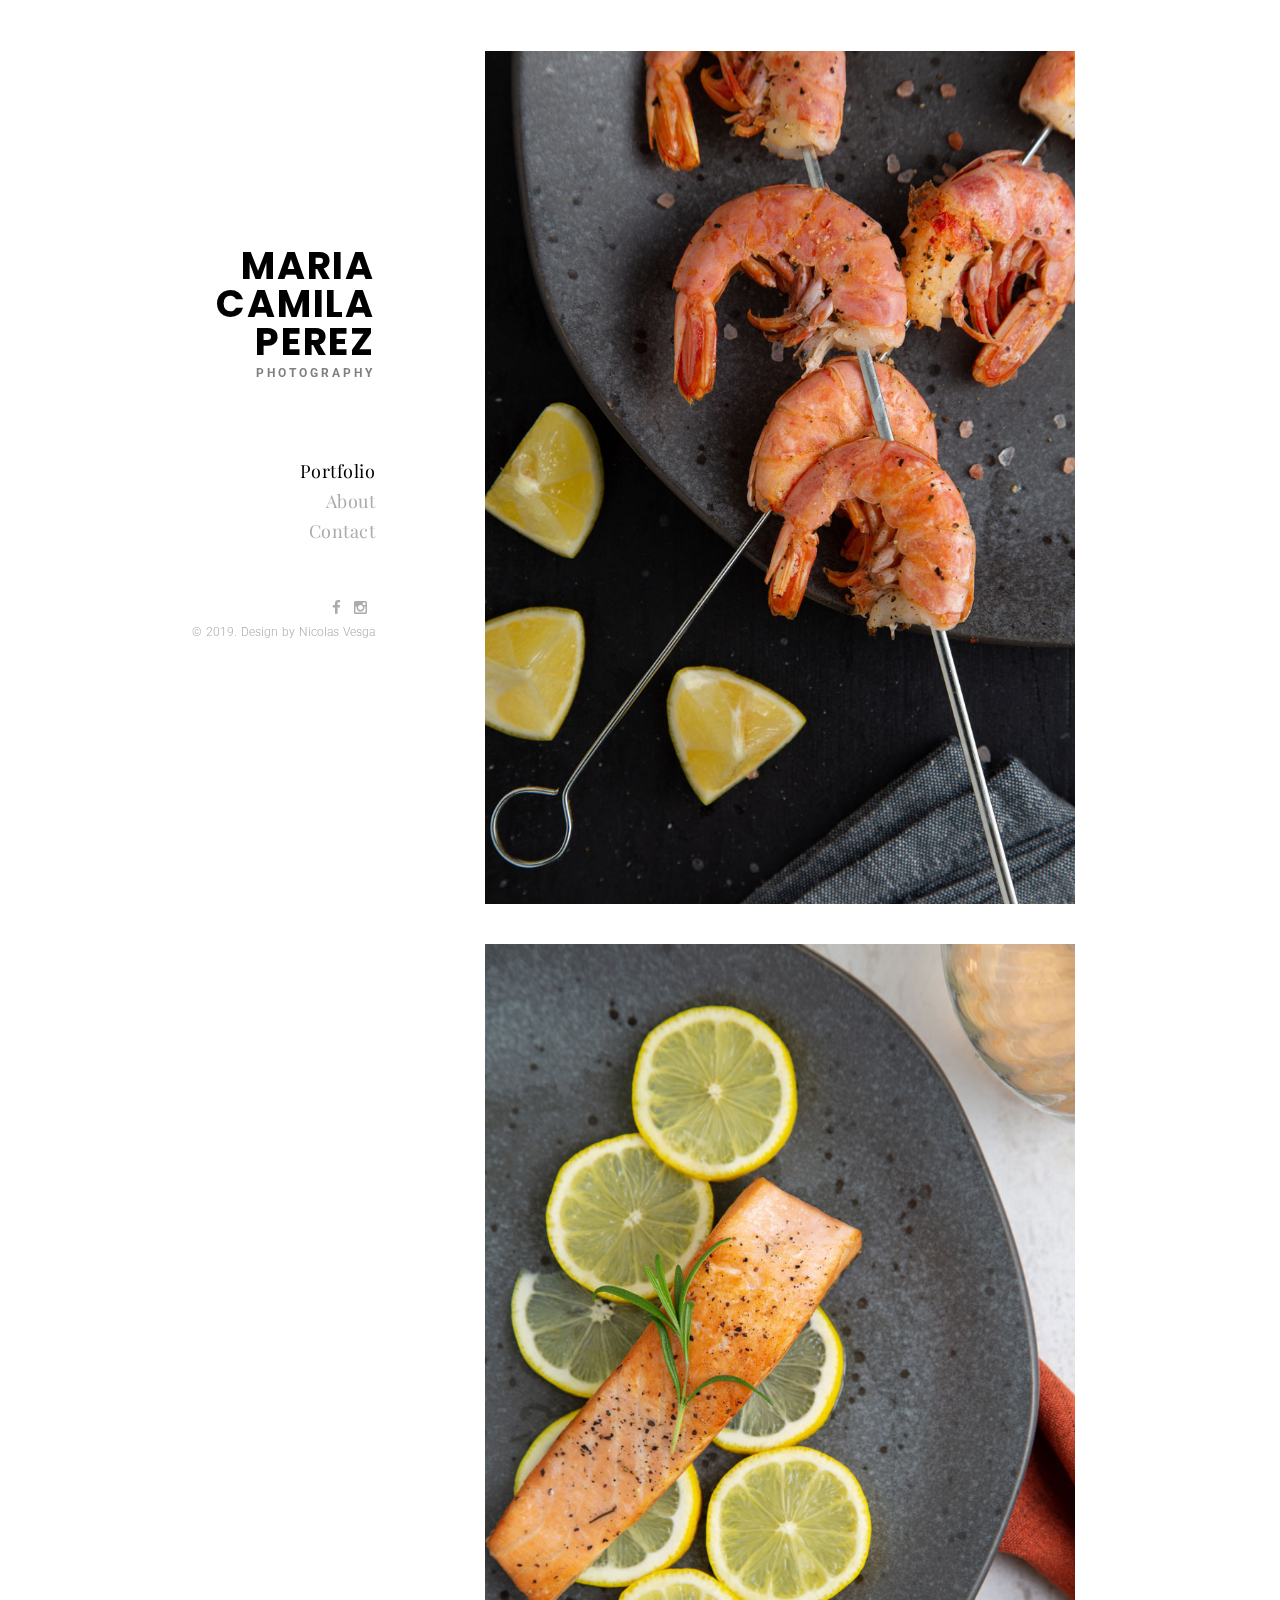
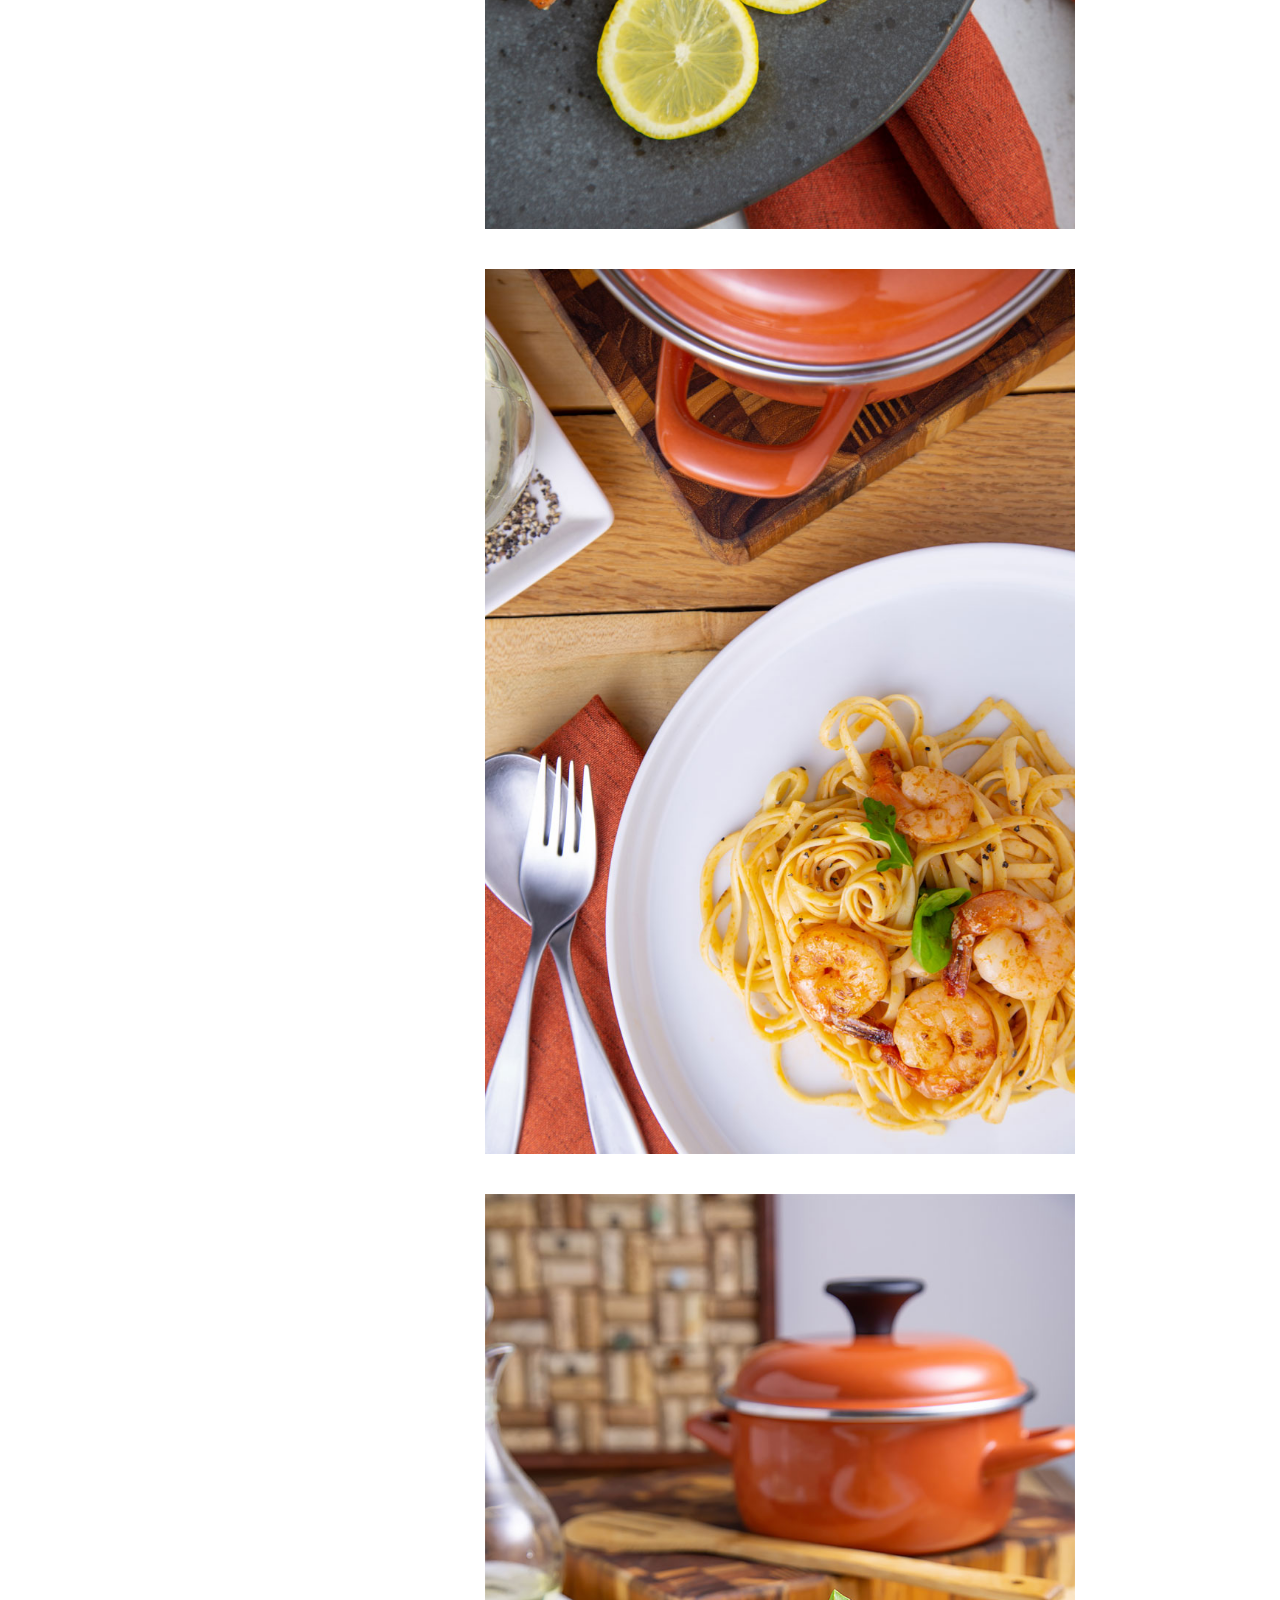
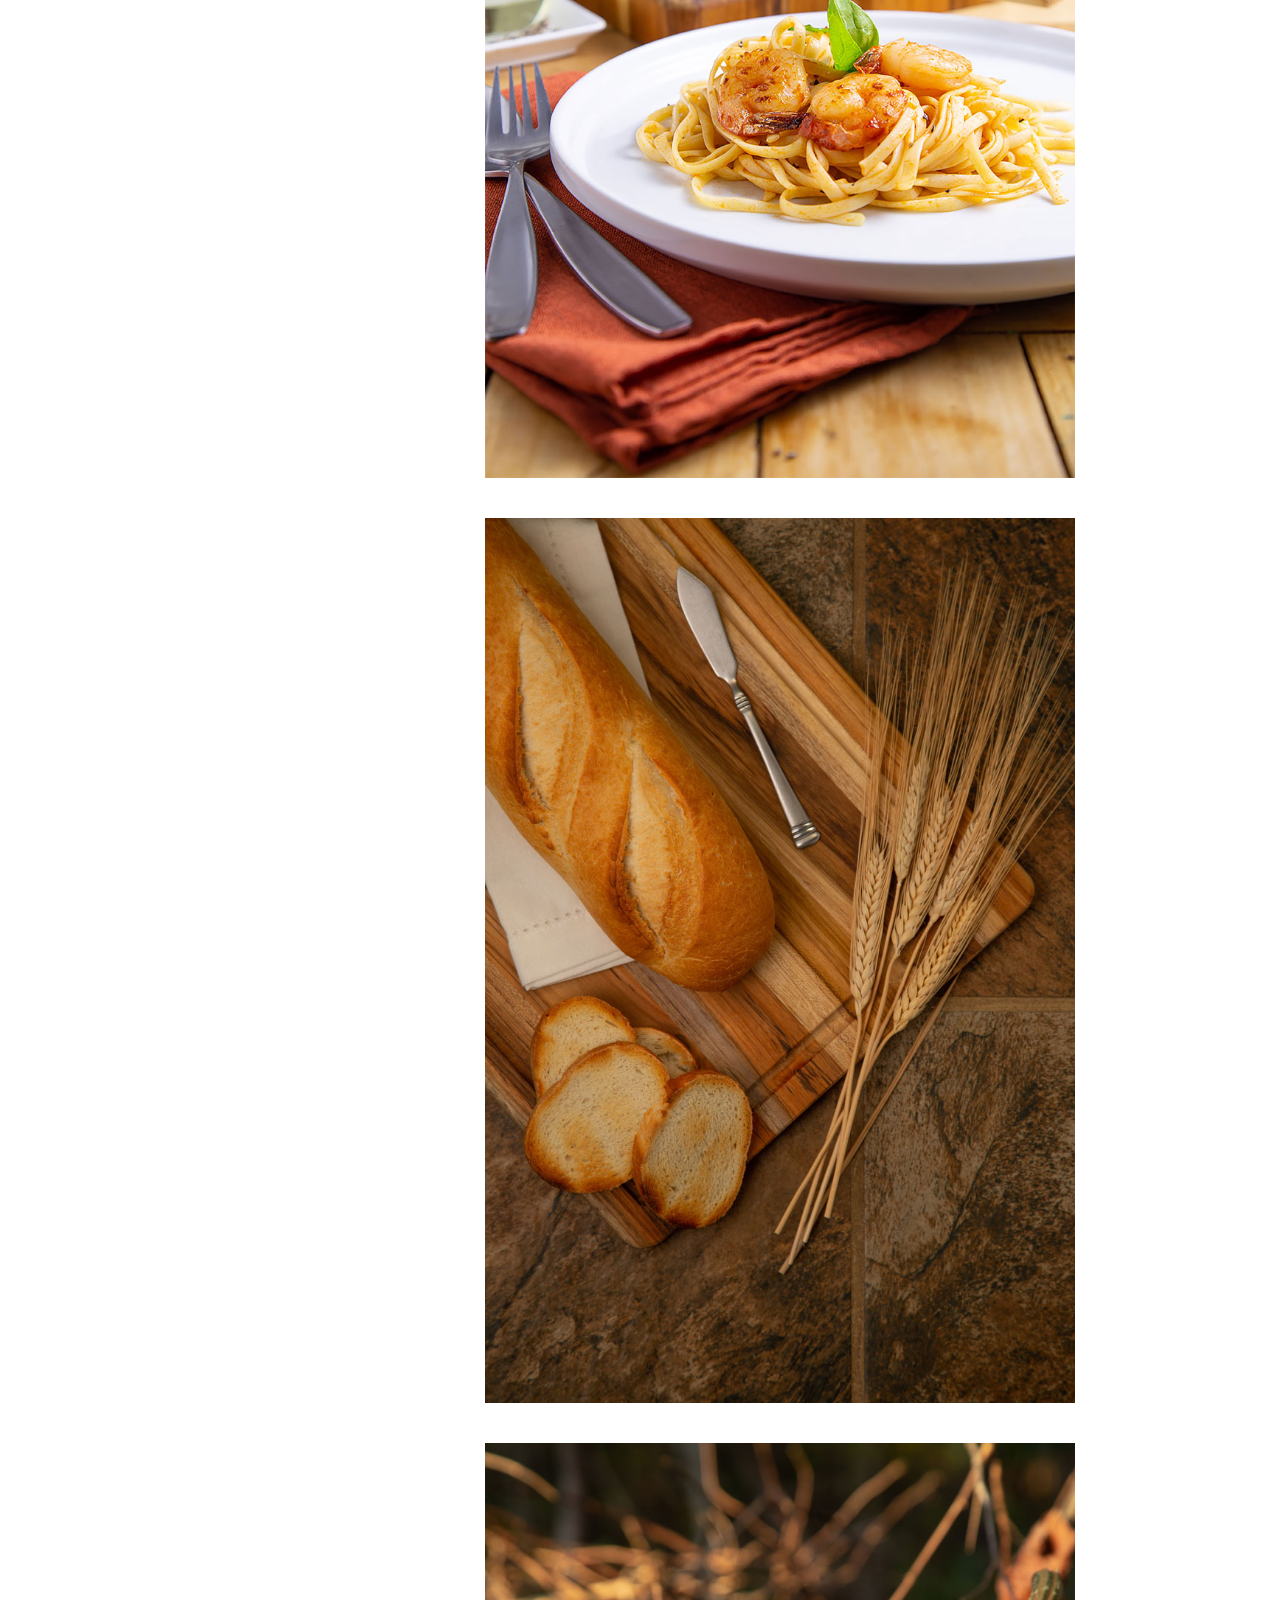
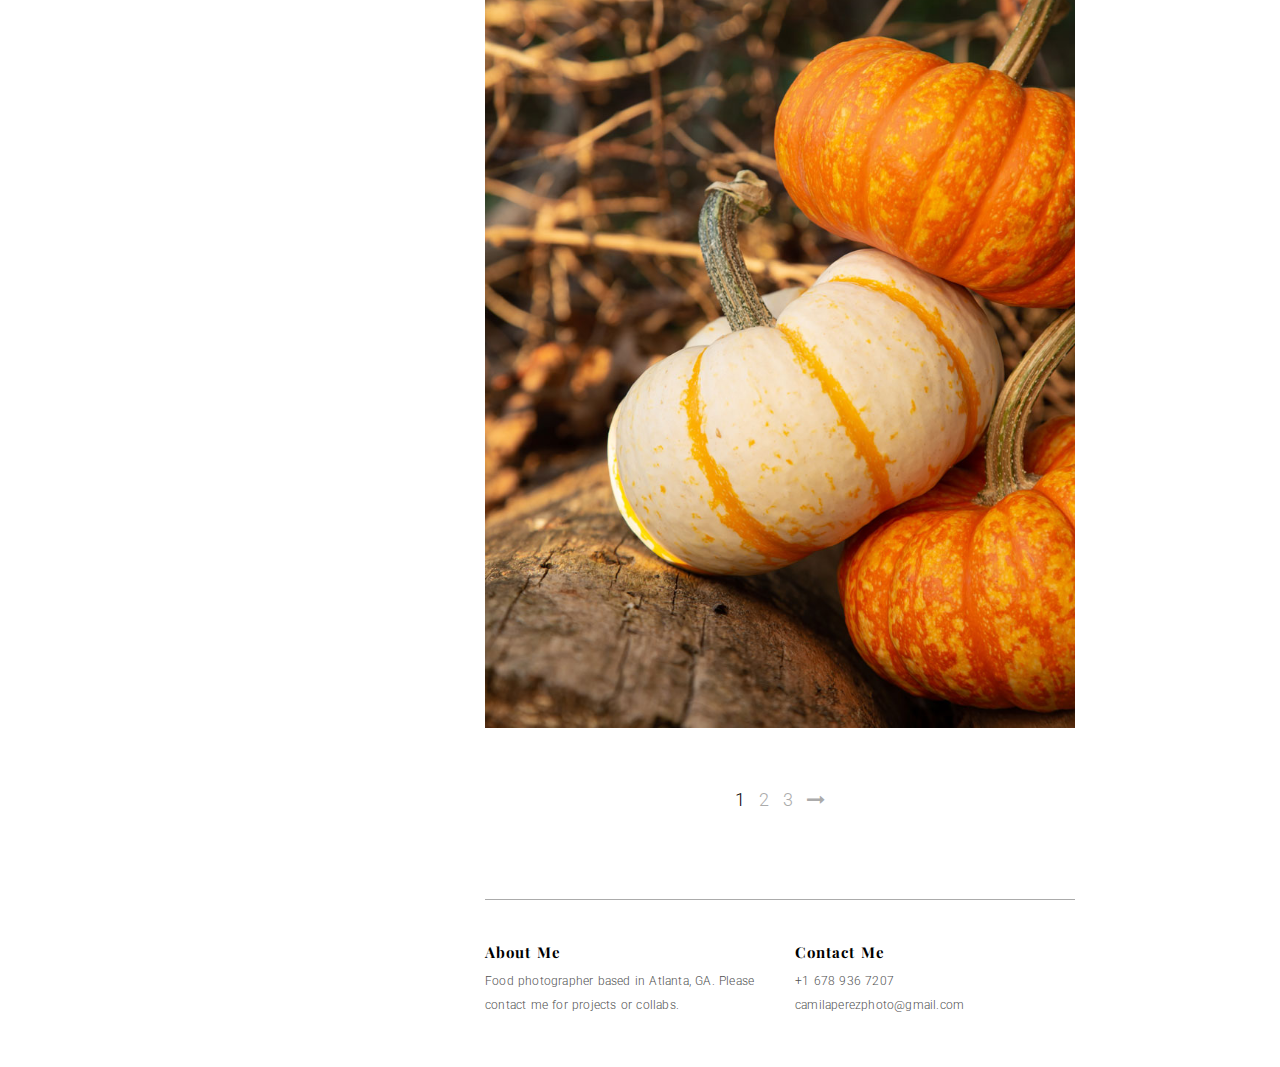
==== index.html @ 3194dff0 "Update index.html" ====
<!DOCTYPE html>
<html lang="en">

<head>
    
    <meta charset="UTF-8">
    
    <title>Maria Camila Perez Photography</title>
    
    <meta name="description" content="Food photographer based in Atlanta, GA. Please contact me for projects or collabs.">
    
    <meta name="viewport" content="width=device-width, initial-scale=1">
    <meta name="format-detection" content="telephone=no">
    <meta name="apple-mobile-web-app-capable" content="yes">

    <link href="https://fonts.googleapis.com/css?family=Playfair+Display:400,700|Poppins:700|Roboto:300,700" rel="stylesheet">

    <link rel="stylesheet" type="text/css" href="css/libs/font-awesome.min.css">
    <link rel="stylesheet" type="text/css" href="css/libs/bootstrap.min.css">
    <link rel="stylesheet" type="text/css" href="css/libs/justifiedGallery.min.css">
    <link rel="stylesheet" type="text/css" href="css/libs/magnific-popup.css">
    <link rel="stylesheet" type="text/css" href="css/styles.css">

    <link rel="icon" type="image/x-icon" href="images/favicon.ico" />

</head>

<body class="home">

	<!-- Wrapper Site -->
	<div id="main-content">

		<!-- Preload -->
		<div id="preload">
			<div class="kd-bounce">
				<div></div>
				<div></div>
			</div>
		</div>
		<!-- Preload -->

		<!-- Mobile Menu -->
		<div class="mobile">
			<div class="container">
				<!-- Mobile -->
				<div class="menu-mobile">
					<span class="item item-1"></span>
					<span class="item item-2"></span>
					<span class="item item-3"></span>
				</div>
				<!-- End Mobile -->

				<!-- Logo -->
				<div class="logo">
					<a href="index.html">Maria Camila Perez</a>
                    <p class="subtitle">photography</p>
				</div>
				<!-- End Logo -->
			</div>
		</div>
		<div class="hide-menu"></div>
		<!-- End Mobile Menu -->

		<div class="container">
			<div class="row">

				<div class="col-md-3">
					<div class="header affix">
						<div class="table">
							<div class="table-cell">
								<!-- Logo -->
								<div class="logo">
									<a href="index.html">Maria Camila Perez</a>
                                    <p class="subtitle">photography</p>
								</div>
								<!-- End Logo -->

								<!-- Navigation -->
								<div class="main-menu">
									<nav>
										<ul class="menu-list">
											<li class="active menu-item-has-children">
												<a href="index.html">Portfolio</a>
											</li>
                                            <li>
												<a href="about.html">About</a>
											</li>
											<li>
												<a href="contact.html">Contact</a>
											</li>
										</ul>
									</nav>
								</div>
								<!-- End Navigation -->

								<!-- Socials -->
								<div class="socials">
									<a href="https://www.facebook.com/camilaperezphoto/" target="_blank" title="Facebook">
										<i class="fa fa-facebook"></i>
									</a>
                                    <a href="https://www.instagram.com/camilaperezphoto/" target="_blank" title="Instagram">
										<i class="fa fa-instagram"></i>
									</a>
								</div>
								<div class="box-search">
									<div class="table">
										<div class="table-cell">
											<div class="container">
												<form class="search-form" action="#" method="get">
													<input type="search" name="s" class="search-field" placeholder="Type &amp; hit enter" value="" title="Search">
													<div class="kd-close">
													</div>
												</form>
											</div>
										</div>
									</div>
								</div>
								<!-- End Socials -->

								<div class="copyright">
									<p>
										 &copy; 2019. Design by Nicolas Vesga
									</p>
								</div>

							</div>
						</div>
					</div>
				</div>

				<div class="col-md-9 col-md-offset-3">
					<div class="projects">
                        
                        <div class="project-item">
                            
								<img src="images/shrimps.jpg" alt="Shrimps">
                            
							<h2 class="title">
								<a>Shrimps</a>
							</h2>
						</div>
                        
                        <div class="project-item">
                            
								<img src="images/salmon_overhead.jpg" alt="Salmon overhead">
                            
							<h2 class="title">
								<a>Salmon overhead</a>
							</h2>
						</div>
                        
                        <div class="project-item">
                            
								<img src="images/pasta_overhead.jpg" alt="Pasta overhead">
                            
							<h2 class="title">
								<a>Pasta overhead</a>
							</h2>
						</div>
                        
                        <div class="project-item">
                            
								<img src="images/pasta.jpg" alt="Pasta">
							
                            <h2 class="title">
								<a>Pasta</a>
							</h2>
						</div>
                        
                        <div class="project-item">
                            
								<img src="images/bread.jpg" alt="Bread">
							
                            <h2 class="title">
								<a>Bread</a>
							</h2>
						</div>
                        
                        <div class="project-item">
                            
								<img src="images/pumpkin.jpg" alt="Pumpkin">
                            
							<h2 class="title">
								<a>Pumpkin</a>
							</h2>
						</div>
                        
						<!-- Pagination -->
						<div class="pagination-wrap">
							<ul>
                                <li>
									<span class="page-numbers current">1</span>
								</li>
								<li>
									<a class="page-numbers" href="portfolio-2.html">2</a>
								</li>
								<li>
									<a class="page-numbers" href="portfolio-3.html">3</a>
								</li>
								<li>
									<a class="next page-numbers" href="portfolio-2.html">
										<i class="fa fa-long-arrow-right"></i>
									</a>
								</li>
							</ul>

						</div>
						<!-- End Pagination -->
					</div>
				</div>
			</div>
		</div>
	</div>
	<!-- End Wrapper Site -->

	<!-- Footer -->
	<footer id="footer" class="footer">
		<div class="container">
			<div class="row">
				<div class="col-md-9 col-md-offset-3">
					<div class="footer-inner">
						<div class="row">
							<div class="col-sm-6">
								<h2 class="title">About Me</h2>
								<p>
									Food photographer based in Atlanta, GA. Please contact me for projects or collabs.
								</p>
							</div>
							<div class="col-sm-6">
								<h2 class="title">Contact Me</h2>
								<ul>
									<li>
										+1 678 936 7207
									</li>
									<li>
										camilaperezphoto@gmail.com
									</li>
								</ul>
							</div>
						</div>
					</div>
				</div>
			</div>
		</div>
	</footer>
	<!-- End Footer -->

	<!-- Scripts -->
	<script src="js/libs/jquery-1.12.4.min.js"></script>
	<script src="js/libs/jquery.justifiedGallery.min.js"></script>
	<script src="js/libs/jquery.magnific-popup.js"></script>
	<script src="js/scripts.js"></script>
	<!-- End Scripts -->

</body>
</html>
---- css/libs/justifiedGallery.min.css ----
/*!
 * Justified Gallery - v3.6.3
 * http://miromannino.github.io/Justified-Gallery/
 * Copyright (c) 2016 Miro Mannino
 * Licensed under the MIT license.
 */
.justified-gallery{width:100%;position:relative;overflow:hidden}.justified-gallery>a,.justified-gallery>div{position:absolute;display:inline-block;overflow:hidden;filter:"alpha(opacity=10)";opacity:.1}.justified-gallery>a>img,.justified-gallery>div>img,.justified-gallery>a>a>img,.justified-gallery>div>a>img{position:absolute;top:50%;left:50%;margin:0;padding:0;border:0;filter:"alpha(opacity=0)";opacity:0}.justified-gallery>a>.caption,.justified-gallery>div>.caption{display:none;position:absolute;bottom:0;padding:5px;background-color:#000;left:0;right:0;margin:0;color:#fff;font-size:12px;font-weight:300;font-family:sans-serif}.justified-gallery>a>.caption.caption-visible,.justified-gallery>div>.caption.caption-visible{display:initial;filter:"alpha(opacity=70)";opacity:.7;-webkit-transition:opacity 500ms ease-in;-moz-transition:opacity 500ms ease-in;-o-transition:opacity 500ms ease-in;transition:opacity 500ms ease-in}.justified-gallery>.entry-visible{filter:"alpha(opacity=100)";opacity:1;background:0 0}.justified-gallery>.entry-visible>img,.justified-gallery>.entry-visible>a>img{filter:"alpha(opacity=100)";opacity:1;-webkit-transition:opacity 500ms ease-in;-moz-transition:opacity 500ms ease-in;-o-transition:opacity 500ms ease-in;transition:opacity 500ms ease-in}.justified-gallery>.jg-filtered{display:none}.justified-gallery>.spinner{position:absolute;bottom:0;margin-left:-24px;padding:10px 0;left:50%;filter:"alpha(opacity=100)";opacity:1;overflow:initial}.justified-gallery>.spinner>span{display:inline-block;filter:"alpha(opacity=0)";opacity:0;width:8px;height:8px;margin:0 4px;background-color:#000;border-radius:6px}
---- css/styles.css ----
/*=========================================================================

1. Reset CSS
2. Typography
3. General
4. Header
5. Projects
6. Posts
7. Footer
8. Preload
9. Responsive

=========================================================================*/
/* =========== 1. Reset CSS  =========== */
img,
legend {
  border: 0;
}
legend,
td,
th {
  padding: 0;
}
html {
  font-family: sans-serif;
  -ms-text-size-adjust: 100%;
  -webkit-text-size-adjust: 100%;
}
article,
aside,
details,
figcaption,
figure,
footer,
header,
hgroup,
main,
menu,
nav,
section,
summary {
  display: block;
}
audio,
canvas,
progress,
video {
  display: inline-block;
  vertical-align: baseline;
}
audio:not([controls]) {
  display: none;
  height: 0;
}
[hidden],
template {
  display: none;
}
a {
  color: #ababab;
  background-color: transparent;
}
a:hover,
a:active {
  outline: 0;
}
abbr[title] {
  border-bottom: 1px dotted;
}
b,
optgroup,
strong {
  font-weight: 700;
}
dfn {
  font-style: italic;
}
h1 {
  font-size: 2em;
  margin: .67em 0;
}
mark {
  background: #ffffff;
  color: #333333;
}
small {
  font-size: 80%;
}
sub,
sup {
  font-size: 75%;
  line-height: 0;
  position: relative;
  vertical-align: baseline;
}
sup {
  top: -0.5em;
}
sub {
  bottom: -0.25em;
}
svg:not(:root) {
  overflow: hidden;
}
figure {
  margin: 1em 40px;
}
hr {
  -moz-box-sizing: content-box;
  box-sizing: content-box;
  height: 0;
}
pre,
textarea {
  overflow: auto;
}
code,
kbd,
pre,
samp {
  font-family: monospace, monospace;
  font-size: 1em;
}
button,
input,
optgroup,
select,
textarea {
  color: inherit;
  font: inherit;
  margin: 0;
}
button {
  overflow: visible;
}
button,
select {
  text-transform: none;
}
button,
html input[type=button],
input[type=reset],
input[type=submit] {
  -webkit-appearance: button;
  cursor: pointer;
}
button[disabled],
html input[disabled] {
  cursor: default;
}
button::-moz-focus-inner,
input::-moz-focus-inner {
  border: 0;
  padding: 0;
}
input {
  border-radius: 0;
  line-height: normal;
}
input[type=checkbox],
input[type=radio] {
  box-sizing: border-box;
  padding: 0;
}
input[type=number]::-webkit-inner-spin-button,
input[type=number]::-webkit-outer-spin-button {
  height: auto;
}
input[type=search] {
  -webkit-appearance: textfield;
  -moz-box-sizing: content-box;
  -webkit-box-sizing: content-box;
  box-sizing: content-box;
}
input[type=search]::-webkit-search-cancel-button,
input[type=search]::-webkit-search-decoration {
  -webkit-appearance: none;
}
fieldset {
  border: 1px solid #333333;
  margin: 0 2px;
  padding: .35em .625em .75em;
}
table {
  border-collapse: collapse;
  border-spacing: 0;
}
a,
input,
textarea,
button,
select {
  outline: none;
}
a:hover,
a:focus,
input:focus,
textarea:focus,
button:focus,
select:focus {
  outline: none !important;
  text-decoration: none;
}
* {
  -webkit-box-sizing: border-box;
  -moz-box-sizing: border-box;
  box-sizing: border-box;
}
:after,
:before {
  -webkit-box-sizing: border-box;
  -moz-box-sizing: border-box;
  box-sizing: border-box;
}
input::-webkit-input-placeholder,
textarea::-webkit-input-placeholder {
  color: #ababab;
}
input:-moz-placeholder,
textarea:-moz-placeholder {
  color: #ababab;
}
/* =========== 2. Typography  =========== */
h1,
.h1,
h2,
.h2,
h3,
.h3,
h4,
.h4,
h5,
.h5,
h6,
.h6 {
  font-family: 'Playfair Display', serif;
  color: #ababab;
  font-weight: 400;
  line-height: 1.2em;
  margin-bottom: 20px;
  margin-top: 0;
}
h1 > a,
.h1 > a,
h2 > a,
.h2 > a,
h3 > a,
.h3 > a,
h4 > a,
.h4 > a,
h5 > a,
.h5 > a,
h6 > a,
.h6 > a {
  color: inherit;
}
h1,
.h1 {
  font-size: 36px;
}
h2,
.h2 {
  font-size: 30px;
}
h3,
.h3 {
  font-size: 26px;
}
h4,
.h4 {
  font-size: 22px;
}
h5,
.h5 {
  font-size: 18px;
}
h6,
.h6 {
  font-size: 14px;
}
a {
  color: #ababab;
  text-decoration: none;
  -webkit-transition: all 0.3s ease;
  -moz-transition: all 0.3s ease;
  -ms-transition: all 0.3s ease;
  -o-transition: all 0.3s ease;
  transition: all 0.3s ease;
}
a:hover {
  color: #000000 !important;
}
.quicklinks a:hover,
.quicklinks a:active,
.quicklinks a:focus {
  color: #00b9eb !important;
}
p {
  margin-top: 0;
  margin-bottom: 10px;
}
code,
kbd,
pre,
samp {
  font-family: 'Roboto', sans-serif;
  font-weight: 300;
  -webkit-border-radius: 0;
  -moz-border-radius: 0;
  -ms-border-radius: 0;
  -o-border-radius: 0;
  border-radius: 0;
}
code {
  background-color: #eee;
  letter-spacing: 0.015em;
}
abbr {
  background-color: #A1D71A;
  color: #111;
  border-width: 2px;
}
mark,
.mark {
  color: #ffffff;
  background-color: #a4b4c4;
}
dfn {
  border-bottom: 1px dashed;
}
cite {
  font-style: normal;
}
blockquote {
  position: relative;
  border: 0;
  padding: 0 0 0 40px;
  margin: 20px 0;
  font-style: italic;
  overflow: hidden;
  font-size: 13px;
}
blockquote p:last-child {
  margin-bottom: 0;
}
blockquote:before {
  position: absolute;
  left: 0;
  top: 0;
  content: '\f10d';
  font-family: 'FontAwesome';
  display: inline-block;
  color: #ababab;
  font-size: 24px;
}
blockquote footer,
blockquote cite {
  font-size: 12px;
  color: #333333;
  font-weight: 700;
}
blockquote footer:before,
blockquote cite:before {
  content: '- ';
  color: #333333;
}
blockquote footer:after,
blockquote cite:after {
  content: ' ';
  color: #333333;
}
pre {
  line-height: 1.8em;
  padding: 15px;
  border: 1px solid #E4E4E4;
  font-style: italic;
  overflow: auto;
  white-space: pre-wrap;
  background-color: #f7f7f7;
  word-wrap: break-word;
  max-width: 100%;
}
img {
  max-width: 100%;
  height: auto;
  vertical-align: middle;
  border: 0;
}
input[type="search"],
input[type="text"],
input[type="url"],
input[type="number"],
input[type="password"],
input[type="email"],
input[type="file"],
select,
textarea {
  height: 36px;
  width: 100%;
  border: 1px solid #ababab;
  padding: 0 10px;
  -webkit-transition: all 0.3s ease;
  -moz-transition: all 0.3s ease;
  -ms-transition: all 0.3s ease;
  -o-transition: all 0.3s ease;
  transition: all 0.3s ease;
  -webkit-box-sizing: border-box;
  -moz-box-sizing: border-box;
  box-sizing: border-box;
  -webkit-appearance: none;
}
::-moz-selection {
  color: #f7f7f7;
  background-color: #222222;
}
::selection {
  color: #f7f7f7;
  background-color: #222222;
}
iframe {
  border: 0;
  max-width: 100%;
}
/* ===========  3. General  =========== */
body {
  margin: 0;
  padding: 50px 0 0;
  font-family: 'Roboto', sans-serif;
  font-weight: 300;
  font-size: 14px;
  background: #ffffff;
  color: #505050;
  overflow-x: hidden;
  line-height: 24px;
  word-spacing: 1px;
}
.container {
  max-width: 1000px;
}
.mobile {
  display: none;
  margin-bottom: 60px;
}
.mobile .menu-mobile {
  width: 60px;
  height: 60px;
  display: inline-block;
  position: fixed;
  z-index: 999;
}
.mobile .menu-mobile .item {
  display: block;
  width: 22px;
  height: 2px;
  background-color: #000000;
  position: relative;
}
.mobile .menu-mobile .item-1 {
  top: 23px;
}
.mobile .menu-mobile .item-2 {
  top: 29px;
}
.mobile .menu-mobile .item-3 {
  top: 35px;
}
.mobile .logo {
  padding-bottom: 0;
  padding-top: 10px;
  text-align: center;
}
.hide-menu {
  position: fixed;
  top: 0;
  left: 0;
  right: 0;
  bottom: 0;
  z-index: 998;
  background-color: rgba(0, 0, 0, 0.7);
  visibility: hidden;
  opacity: 0;
  -webkit-transition: visibility 0.3s ease, opacity 0.3s ease;
  -moz-transition: visibility 0.3s ease, opacity 0.3s ease;
  -ms-transition: visibility 0.3s ease, opacity 0.3s ease;
  -o-transition: visibility 0.3s ease, opacity 0.3s ease;
  transition: visibility 0.3s ease, opacity 0.3s ease;
}
/* ===========  4. Header  =========== */
.header {
  width: 220px;
  bottom: 0;
  top: 0;
  text-align: right;
  z-index: 9;
}
.header-text {
  margin-bottom: 50px;
}
.header-text blockquote {
  font-size: 16px;
  padding-left: 50px;
}
.header-text blockquote:before {
  font-size: 30px;
}
.menu-left .header {
  text-align: left;
}
.menu-left .main-menu .sub-menu {
  padding-left: 0;
  padding-right: 20px;
  right: 100%;
  left: auto;
  text-align: right;
}
.table {
  display: table;
  width: 100%;
  height: 100%;
}
.table-cell {
  display: table-cell;
  vertical-align: middle;
}
.main-menu {
  font-family: 'Playfair Display', serif;
  letter-spacing: 0.5px;
  font-size: 18px;
  line-height: 24px;
}
.main-menu ul,
.main-menu li {
  list-style: none;
  padding: 0;
  margin: 0;
}
.main-menu .menu-list > li > a {
  padding-top: 3px;
  padding-bottom: 3px;
  display: block;
}
.main-menu .active a {
  color: #000000;
}
.main-menu li {
  position: relative;
}
.main-menu li:hover > .sub-menu {
  opacity: 1;
  visibility: visible;
}
.main-menu .sub-menu {
  position: absolute;
  width: 200px;
  top: 0;
  left: 100%;
  font-size: 14px;
  text-align: left;
  visibility: hidden;
  padding-left: 20px;
  opacity: 0;
}
.main-menu .sub-menu li {
  padding-left: 20px;
  padding-right: 20px;
  background-color: #ababab;
}
.main-menu .sub-menu li:first-child {
  padding-top: 10px;
}
.main-menu .sub-menu li:last-child {
  padding-bottom: 10px;
}
.main-menu .sub-menu a {
  color: #000000 !important;
}
.logo {
  font-family: 'Poppins', sans-serif;
  font-weight: 700;
  font-size: 38px;
  color: #000000;
  text-transform: uppercase;
  padding-bottom: 60px;
  letter-spacing: 1.8px;
  line-height: 38px;
}
.logo .subtitle {
  font-family: 'Roboto', sans-serif;
  line-height: 25px;
  color: grey;
  font-weight: 700; 
  font-size: 12px;
  letter-spacing: 3px;
}
.logo a {
  color: inherit;
}
.socials {
  padding-top: 50px;
}
.socials a {
  margin-right: 8px;
  font-size: 15px;
}
.socials .fa-search {
  color: #000000;
}
.box-search {
  position: fixed;
  top: 0;
  left: 0;
  width: 100%;
  height: 100%;
  z-index: 999;
  background-color: #ffffff;
  opacity: 0;
  visibility: hidden;
  -webkit-transition: opacity 0.3s ease, visibility 0.3s ease;
  -moz-transition: opacity 0.3s ease, visibility 0.3s ease;
  -ms-transition: opacity 0.3s ease, visibility 0.3s ease;
  -o-transition: opacity 0.3s ease, visibility 0.3s ease;
  transition: opacity 0.3s ease, visibility 0.3s ease;
}
.box-search input[type="search"] {
  height: 50px;
  font-size: 24px;
  padding-top: 0;
  border: none;
  border-bottom: 1px solid #000000;
}
.box-search.active {
  opacity: 1;
  visibility: visible;
}
.search-form {
  margin-left: auto;
  margin-right: auto;
  max-width: 600px;
  position: relative;
  padding-bottom: 200px;
  padding-top: 100px;
}
.kd-close {
  position: absolute;
  width: 50px;
  height: 50px;
  display: inline-block;
  top: 0;
  right: 0;
  cursor: pointer;
  font-size: 24px;
  color: #000000;
  background-color: #ffffff;
  line-height: 48px;
  text-align: center;
  -webkit-border-radius: 50%;
  -moz-border-radius: 50%;
  border-radius: 50%;
}
.kd-close:before {
  content: '';
  width: 30px;
  height: 2px;
  background-color: #000000;
  display: block;
  -webkit-transform: rotate(44deg) translate(26px, 10px);
  -moz-transform: rotate(44deg) translate(26px, 10px);
  transform: rotate(44deg) translate(26px, 10px);
}
.kd-close:after {
  content: '';
  width: 30px;
  height: 2px;
  background-color: #000000;
  display: block;
  -webkit-transform: rotate(-46deg) translate(-10px, 24px);
  -moz-transform: rotate(-46deg) translate(-10px, 24px);
  transform: rotate(-46deg) translate(-10px, 24px);
}
.copyright {
  font-size: 12px;
  color: #ababab;
}
/* ===========  5. Projects  =========== */
.projects {
  padding-left: 80px;
  padding-right: 50px;
}
.project-item {
  position: relative;
  margin-bottom: 40px;
}
.project-item:last-child {
  margin-bottom: 0;
}
.project-item .title {
  position: absolute;
  top: 20px;
  left: 20px;
  opacity: 0;
  visibility: hidden;
}
.project-item .title a {
  font-family: 'Roboto', sans-serif;
  background-color: #000000;
  color: #ffffff;
  font-size: 12px;
  display: inline-block;
  line-height: 24px;
  padding-left: 10px;
  padding-right: 10px;
  opacity: 1;
  letter-spacing: 0.5px;
}
.project-item .title a:hover {
  color: #ffffff !important;
  opacity: 0.7;
}
.project-item:hover .title {
  opacity: 1;
  visibility: visible;
  -webkit-transition: opacity 0.3s ease-in-out, visibility 0.3s ease-in-out;
  -moz-transition: opacity 0.3s ease-in-out, visibility 0.3s ease-in-out;
  -ms-transition: opacity 0.3s ease-in-out, visibility 0.3s ease-in-out;
  -o-transition: opacity 0.3s ease-in-out, visibility 0.3s ease-in-out;
  transition: opacity 0.3s ease-in-out, visibility 0.3s ease-in-out;
}
.pagination-wrap {
  margin-top: 60px;
  font-family: 'Roboto', sans-serif;
}
.pagination-wrap ul {
  list-style: none;
  margin: 0;
  padding: 0;
  text-align: center;
}
.pagination-wrap ul:after {
  content: '';
  display: block;
  clear: both;
}
.pagination-wrap ul span {
  display: block;
}
.pagination-wrap ul li {
  display: inline-block;
  overflow: hidden;
  font-size: 18px;
  padding-left: 5px;
  padding-right: 5px;
}
.pagination-wrap ul li .current {
  color: #000000;
}
.navigation-wrap {
  margin-top: 50px;
  text-align: center;
}
.navigation-wrap:after {
  content: '';
  clear: both;
  display: block;
}
.navigation-wrap a {
  display: inline-block;
  width: 50px;
  height: 40px;
  line-height: 40px;
  margin-right: 10px;
  background-color: #cccccc;
  opacity: 1;
  -webkit-transition: opacity 0.3s ease;
  -moz-transition: opacity 0.3s ease;
  -ms-transition: opacity 0.3s ease;
  -o-transition: opacity 0.3s ease;
  transition: opacity 0.3s ease;
}
.navigation-wrap a:last-child {
  margin-right: 0;
}
.navigation-wrap a:hover {
  opacity: 0.8;
}
.project .detail-content {
  padding: 50px;
  background-color: #eeeeee;
}
.project .title {
  color: #000000;
  margin-bottom: 30px;
}
.project a {
  color: #000000 !important;
  font-weight: 700;
}
.project .project-attributes {
  margin-top: 20px;
  font-size: 12px;
}
.project .project-attributes .socials {
  padding-top: 0;
}
.project table {
  width: 100%;
}
.project .name {
  font-weight: 700;
  width: 30%;
  text-align: left;
  padding-bottom: 10px;
}
.project .value {
  font-style: italic;
  width: 70%;
  padding-bottom: 10px;
}
.project .images-project {
  margin-top: 50px;
}
.project .popup img {
  margin-bottom: 30px;
}
.project .popup:last-child img {
  margin-bottom: 0;
}
/* ===========  6. Posts  =========== */
.post {
  margin-bottom: 40px;
}
.post:last-child {
  margin-bottom: 0;
}
.post .post-content {
  background-color: #f2f2f2;
  padding: 50px 50px 40px;
}
.title {
  margin-top: 0;
  margin-bottom: 5px;
  line-height: 24px;
  color: #000000;
  font-size: 24px;
  letter-spacing: 1px;
}
.post-details {
  font-style: italic;
  font-size: 12px;
}
.post-details a {
  display: inline-block;
}
.post-details a:after {
  content: '//';
  margin-left: 5px;
  margin-right: 5px;
}
.post-details a:last-child:after {
  content: normal;
}
.the-content {
  margin-top: 20px;
}
.the-content p:last-child {
  margin-bottom: 0;
}
.the-content ul,
.the-content ol {
  font-size: 13px;
  font-style: italic;
  padding-left: 20px;
}
.the-content ul li,
.the-content ol li {
  margin-bottom: 5px;
}
.the-content ul > li:last-child,
.the-content ol > li:last-child {
  margin-bottom: 0;
}
.post-footer {
  margin-top: 30px;
}
.cat strong {
  margin-right: 5px;
}
.cat a {
  color: #000000;
}
.cat a:after {
  content: ',';
  margin-right: 5px;
}
.cat a:last-child:after {
  content: normal;
}
.post-tags a {
  opacity: 1;
  display: inline-block;
  color: #000000;
}
.post-tags a:before {
  margin-left: 5px;
  content: '#';
}
.post-tags a:first-child:before {
  margin-left: 0;
}
.post-tags a:hover {
  opacity: 0.8;
}
.post-share {
  text-align: center;
  padding-top: 10px;
  margin-bottom: 30px;
}
.post-share a {
  color: #000000;
  margin-left: 5px;
  margin-right: 5px;
}
.the-excerpt {
  margin-top: 20px;
}
#comments {
  margin-top: 40px;
  padding-top: 30px;
  border-top: 1px solid #ababab;
}
#comments .comment-list,
#comments .children {
  list-style: none;
}
#comments .comments-inner {
  margin-top: 30px;
}
#comments .comments-inner + #respond {
  margin-top: 50px;
}
#comments .comment-list {
  padding-left: 0;
}
#comments .children {
  padding-left: 30px;
}
#comments .comment-avatar {
  width: 60px;
  height: 60px;
  -webkit-border-radius: 50%;
  -moz-border-radius: 50%;
  border-radius: 50%;
  overflow: hidden;
  float: left;
}
#comments .comment-context {
  margin-left: 60px;
  padding-left: 20px;
}
#comments .comment-context .title {
  font-size: 16px;
  display: inline-block;
}
#comments .comment-content p:last-child {
  margin-bottom: 0;
}
#comments .comment-date {
  color: #ababab;
  font-size: 14px;
  font-style: italic;
}
#comments .comment-date:before {
  content: '-';
  margin-left: 5px;
  margin-right: 5px;
}
#comments .comment-body {
  margin-top: 30px;
}
#comments .reply {
  font-style: italic;
}
.comment-form {
  margin-top: 20px;
}
.contact-item {
  margin-bottom: 20px;
}
.contact-item:last-child {
  margin-bottom: 0;
}
.contact-item textarea {
  padding-top: 5px;
  height: 100px;
  resize: vertical;
}
.contact-item .submit {
  display: inline-block;
  min-width: 100px;
  padding-left: 20px;
  padding-right: 20px;
  background-color: #000000;
  color: #ffffff;
  border: none;
  height: 36px;
  text-transform: uppercase;
  font-size: 12px;
  letter-spacing: 1px;
}
.post_404_not_found {
  margin-top: 20px;
}
.go-to-home {
  min-width: 100px;
  padding: 5px 15px;
  display: inline-block;
  background-color: #000000;
  color: #ffffff;
  margin-top: 10px;
}
.go-to-home a {
  color: inherit;
  opacity: 1;
}
.go-to-home a:hover {
  color: inherit !important;
  opacity: 0.8;
}
/* ===========  7. Footer  =========== */
.footer-inner {
  margin-top: 80px;
  border-top: 1px solid #ababab;
  padding-top: 40px;
  padding-bottom: 40px;
  margin-left: 80px;
  margin-right: 50px;
  font-size: 12px;
  letter-spacing: 0.2px;
}
.footer-inner .title {
  font-size: 15px;
  font-weight: 700;
}
.footer-inner ul {
  list-style: none;
  font-size: 12px;
  margin: 0;
  padding: 0;
}
/* ===========  8. Preload  =========== */
#preload {
  top: 0;
  left: 0;
  bottom: 0;
  right: 0;
  margin: auto;
  position: fixed;
  width: 100%;
  height: 100%;
  background-color: #fff;
  z-index: 9999999;
  display: flex;
  align-items: center;
  justify-content: center;
  overflow: hidden;
}
#preload .kd-bounce {
  width: 40px;
  height: 40px;
  position: relative;
  margin: 40px auto;
}
#preload .kd-bounce:before,
#preload .kd-bounce:after {
  content: '';
  display: block;
  width: 100%;
  height: 100%;
  border-radius: 50%;
  background-color: #242424;
  opacity: 0.4;
  position: absolute;
  top: 0;
  left: 0;
  animation: kd-bounce 2.4s infinite ease-in-out;
}
#preload .kd-bounce:after {
  animation-delay: -1.2s;
}
@keyframes kd-bounce {
  0%,
  100% {
    transform: scale(0);
  }
  50% {
    transform: scale(1);
  }
}
/* ===========  9. Responsive  =========== */
@media screen and (max-width: 991px) {
  .preload {
    display: none;
  }
  .mobile {
    display: block;
  }
  .header,
  .menu-left .header {
    left: 0;
    width: 250px;
    z-index: 9999;
    background-color: #000000;
    text-align: center;
    -webkit-transform: translateX(-101%);
    -moz-transform: translateX(-101%);
    transform: translateX(-101%);
    -webkit-transition: transform 0.3s ease;
    -moz-transition: transform 0.3s ease;
    -ms-transition: transform 0.3s ease;
    -o-transition: transform 0.3s ease;
    transition: transform 0.3s ease;
  }
  .header .logo,
  .menu-left .header .logo {
    color: #ffffff;
  }
  .header.active,
  .menu-left .header.active {
    -webkit-transform: translateX(0);
    -moz-transform: translateX(0);
    transform: translateX(0);
  }
  .main-menu,
  .menu-left .main-menu {
    max-height: 45%;
    overflow-y: auto;
    overflow-x: hidden;
  }
  .main-menu a:hover,
  .menu-left .main-menu a:hover {
    color: #ffffff !important;
  }
  .main-menu .active a,
  .menu-left .main-menu .active a {
    color: #ffffff;
  }
  .main-menu .sub-menu,
  .menu-left .main-menu .sub-menu {
    display: none;
    position: relative;
    width: 100%;
    left: 0;
    visibility: visible;
    opacity: 1;
    padding-left: 0;
    text-align: center;
  }
  .main-menu .sub-menu li,
  .menu-left .main-menu .sub-menu li,
  .main-menu .sub-menu li:first-child,
  .menu-left .main-menu .sub-menu li:first-child,
  .main-menu .sub-menu li:last-child,
  .menu-left .main-menu .sub-menu li:last-child {
    padding-top: 5px;
    padding-bottom: 5px;
  }
  .projects {
    padding-left: 50px;
    padding-right: 50px;
  }
  .footer-inner {
    margin-left: 50px;
    margin-right: 50px;
  }
  .socials a {
    margin-right: 10px;
  }
  .socials .fa-search {
    color: #ffffff;
  }
  .hide-menu.active {
    visibility: visible;
    opacity: 1;
  }
}
@media screen and (max-width: 768px) {
  body {
    padding-top: 30px;
  }
  .project-item {
    margin-bottom: 30px;
  }
}
@media screen and (max-width: 600px) {
  .post .post-content {
    padding: 20px;
  }
  .project .detail-content {
    padding: 20px;
  }
  .project .images-project {
    margin-top: 30px;
  }
  #comments .children {
    padding-left: 0;
  }
}
@media screen and (max-width: 480px) {
  .projects {
    padding-left: 0;
    padding-right: 0;
  }
  .footer-inner {
    margin-left: 0;
    margin-right: 0;
  }
  .mobile {
    margin-bottom: 50px;
  }
  .mobile .logo {
    font-size: 38px;
    padding-left: 20px;
  }
  .project-item {
    margin-bottom: 20px;
  }
  #comments .comment-avatar {
    float: none;
  }
  #comments .comment-context {
    margin-top: 20px;
    margin-left: 0;
    padding-left: 0;
  }
  #comments .reply {
    text-align: right;
  }
  .navigation-wrap {
    margin-top: 30px;
  }
  .footer-inner {
    margin-top: 50px;
  }
}
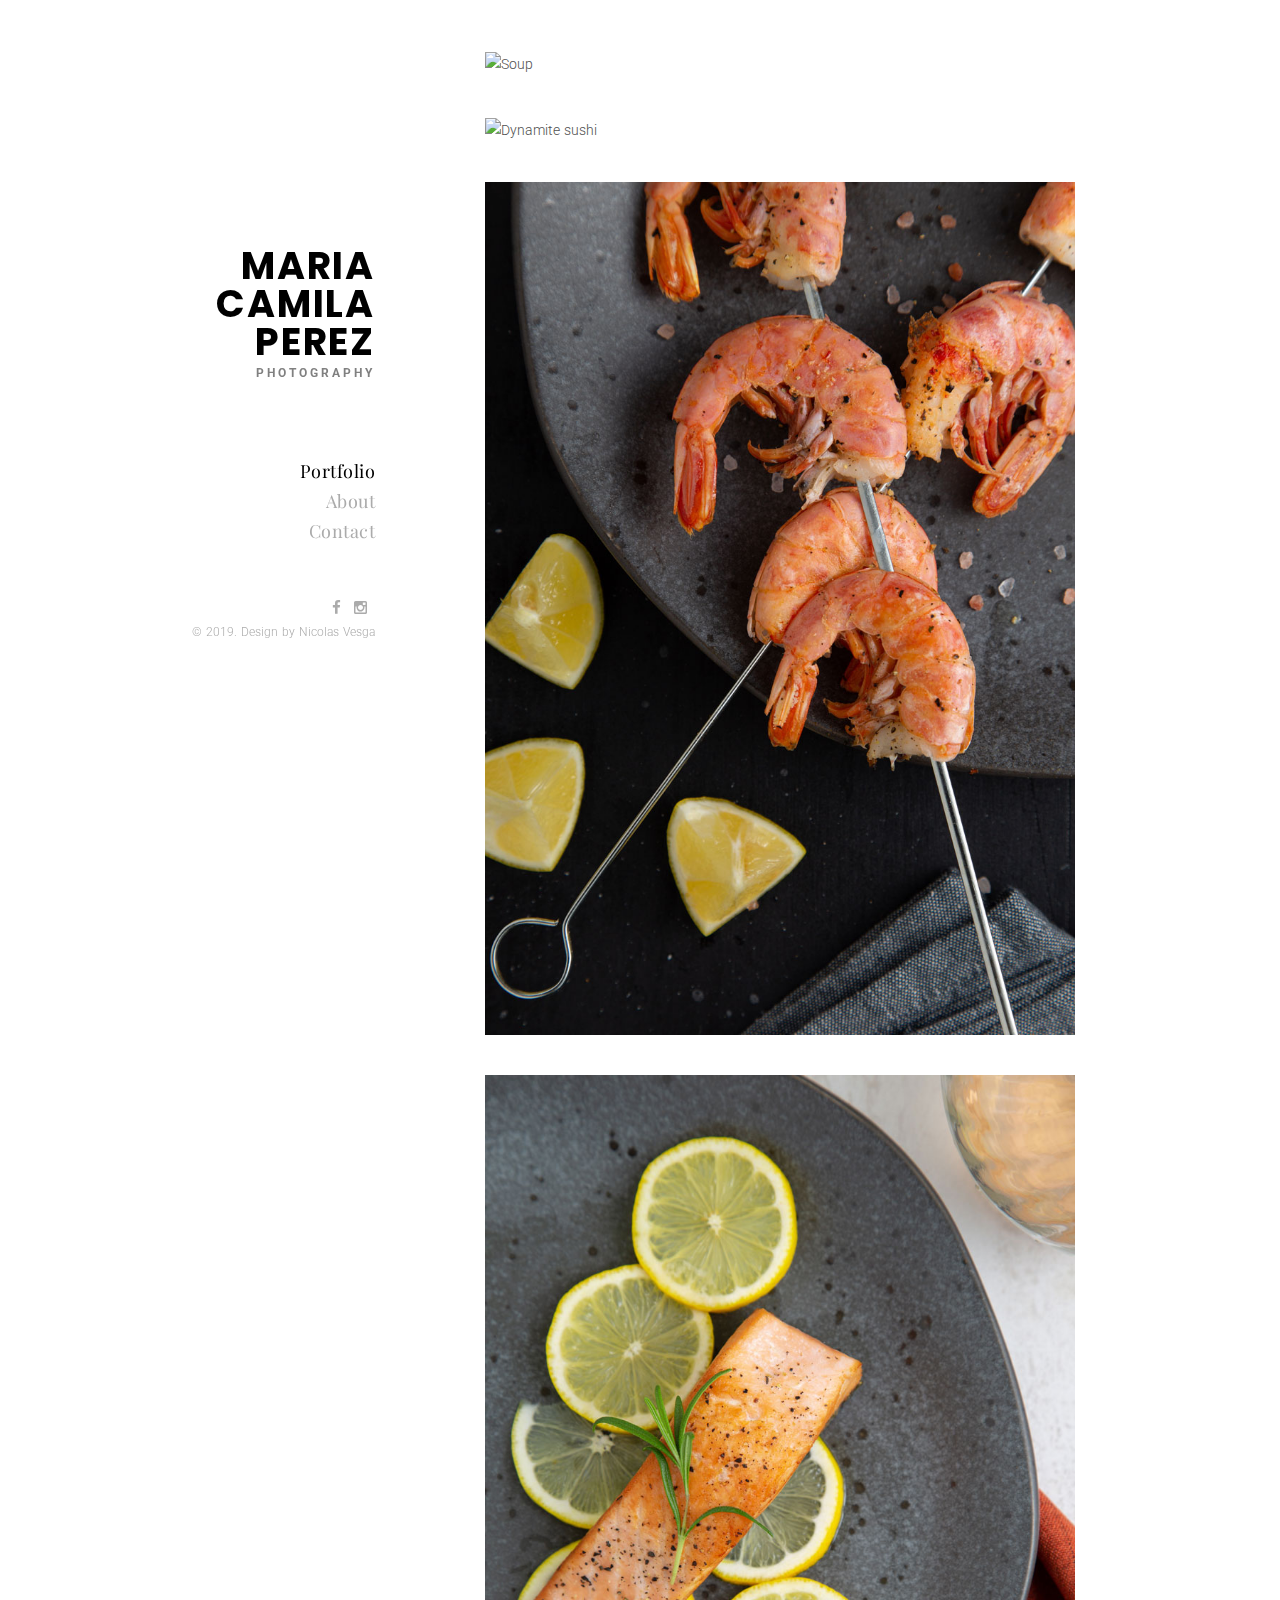
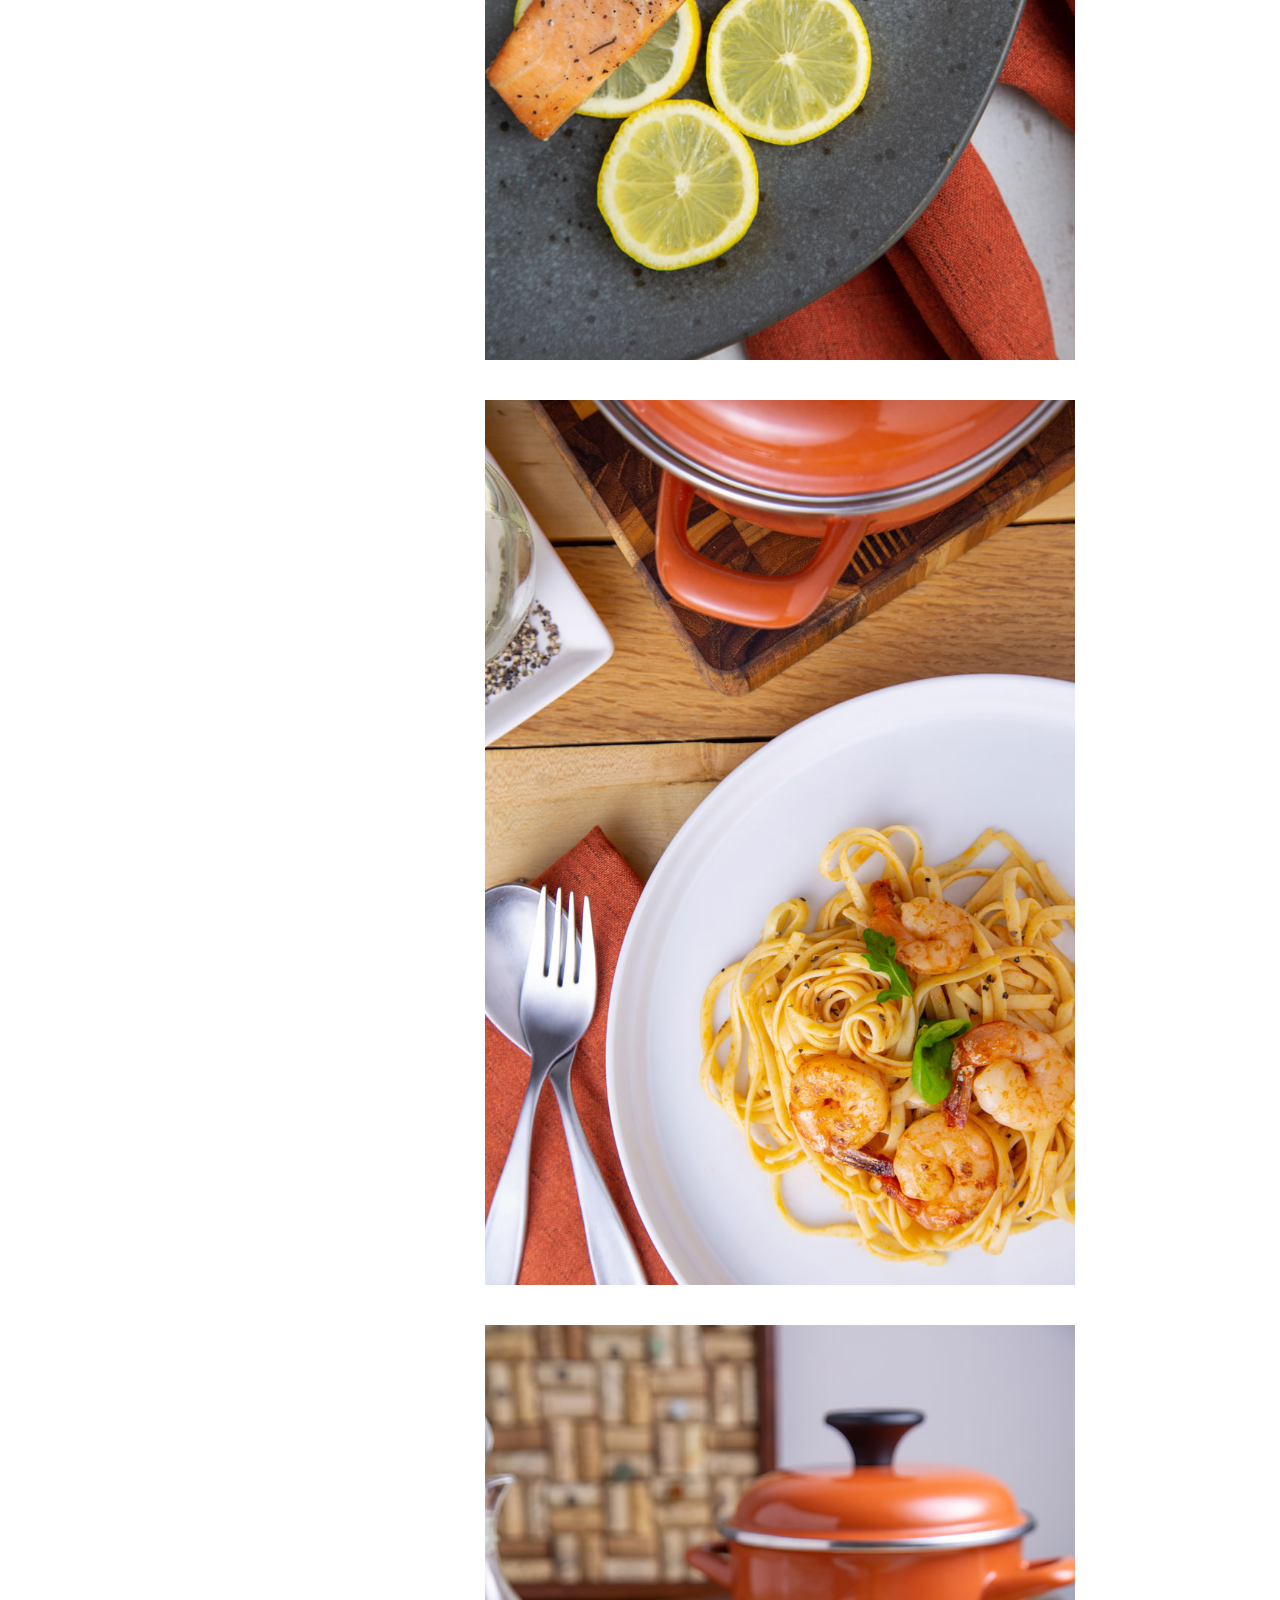
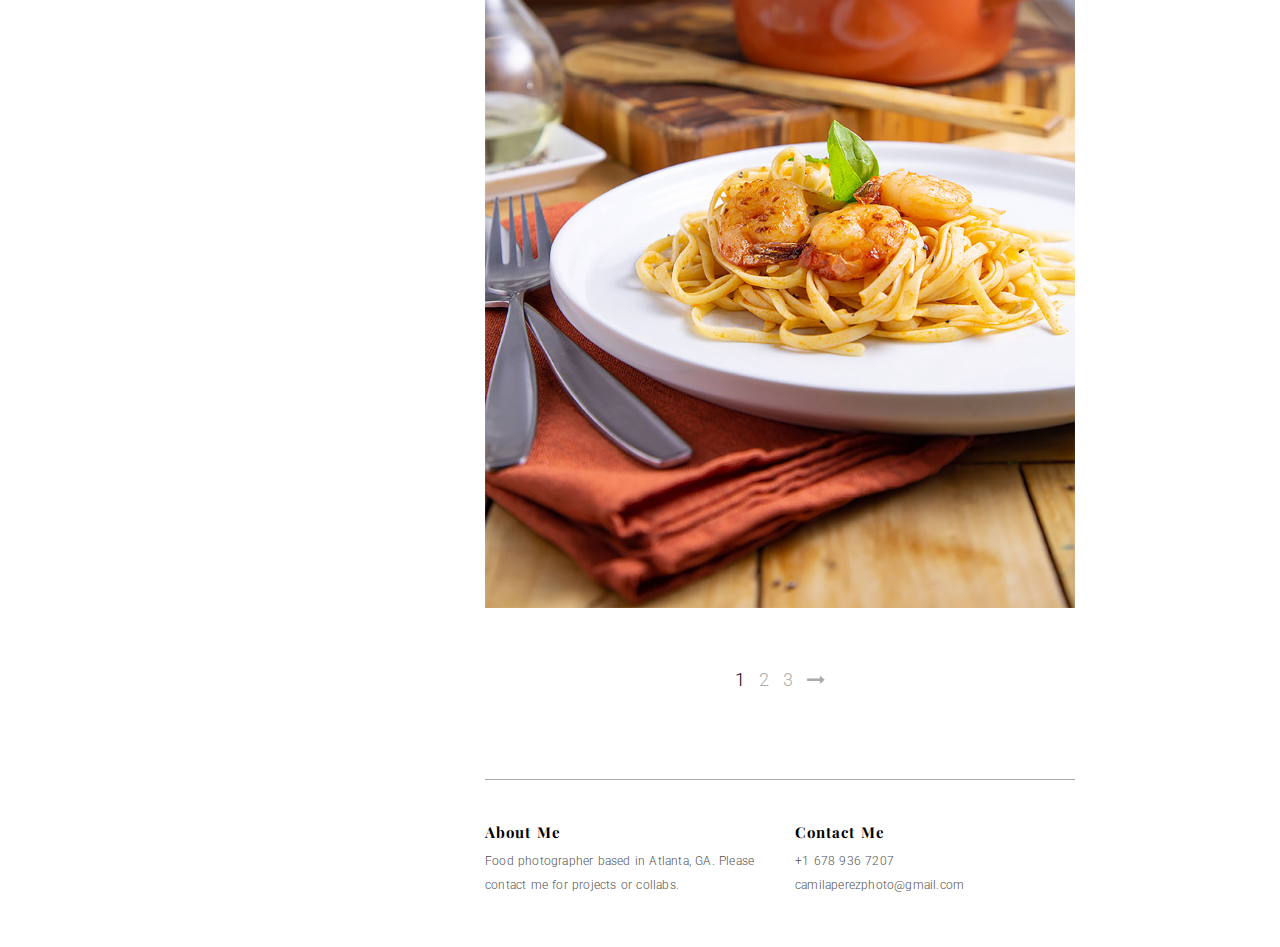
==== commit 64a8173f: "5 Feb 2020" ====
--- a/index.html
+++ b/index.html
@@ -133,6 +133,24 @@
                         
                         <div class="project-item">
                             
+								<img src="images/soup.jpg" alt="Soup">
+                            
+							<h2 class="title">
+								<a>Soup</a>
+							</h2>
+						</div>
+                        
+                        <div class="project-item">
+                            
+								<img src="images/dynamite_sushi.jpg" alt="Dynamite sushi">
+                            
+							<h2 class="title">
+								<a>Dynamite sushi</a>
+							</h2>
+						</div>
+                        
+                        <div class="project-item">
+                            
 								<img src="images/shrimps.jpg" alt="Shrimps">
                             
 							<h2 class="title">
@@ -164,24 +182,6 @@
 							
                             <h2 class="title">
 								<a>Pasta</a>
-							</h2>
-						</div>
-                        
-                        <div class="project-item">
-                            
-								<img src="images/bread.jpg" alt="Bread">
-							
-                            <h2 class="title">
-								<a>Bread</a>
-							</h2>
-						</div>
-                        
-                        <div class="project-item">
-                            
-								<img src="images/pumpkin.jpg" alt="Pumpkin">
-                            
-							<h2 class="title">
-								<a>Pumpkin</a>
 							</h2>
 						</div>
                         
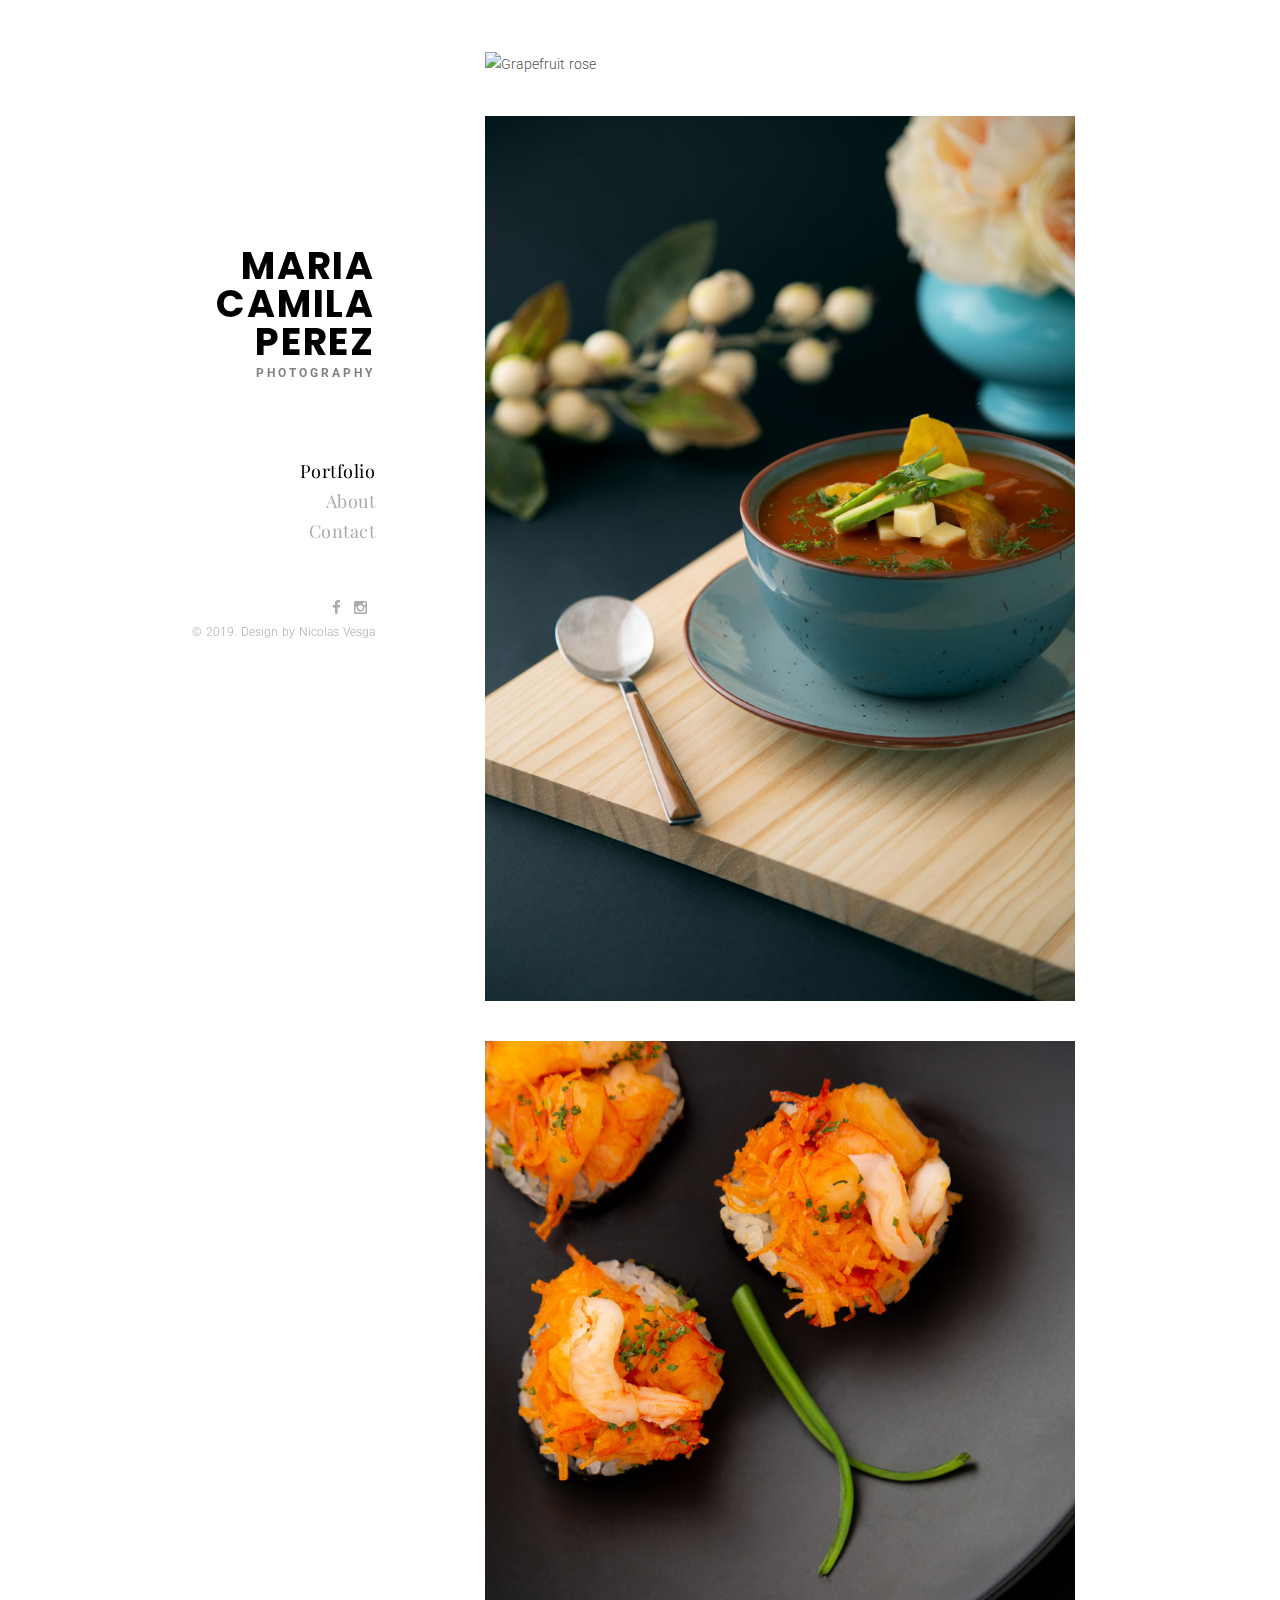
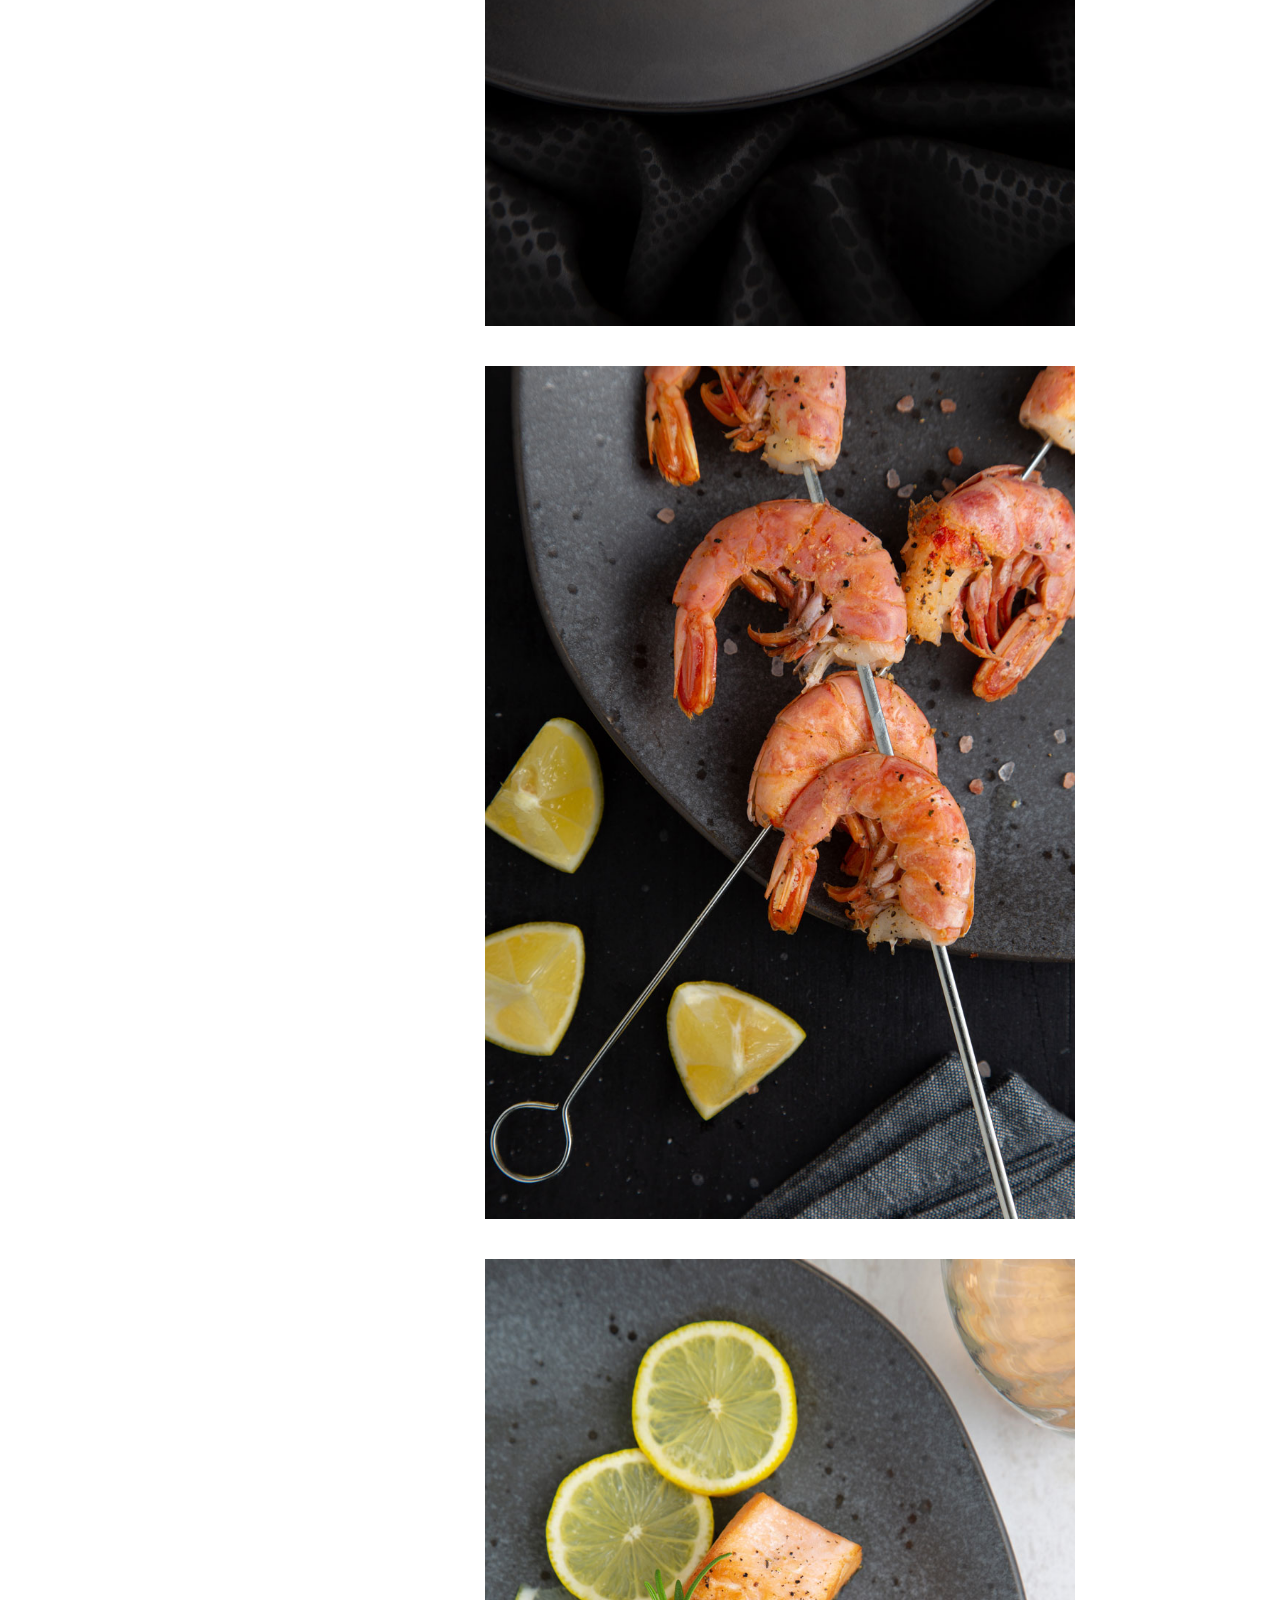
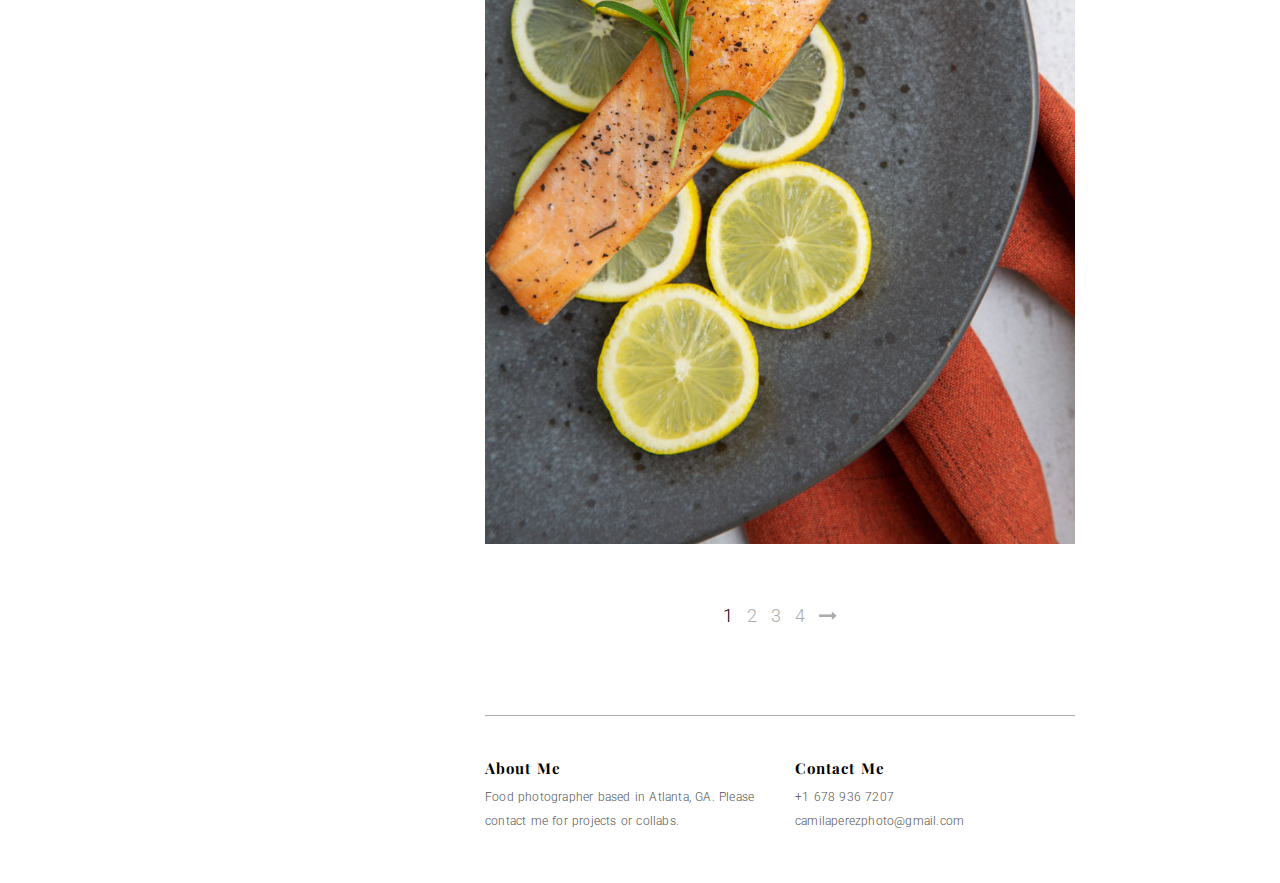
==== commit 48309ab8: "16-06-20" ====
--- a/index.html
+++ b/index.html
@@ -133,6 +133,15 @@
                         
                         <div class="project-item">
                             
+								<img src="images/grapefruit_rose.jpg" alt="Grapefruit rose">
+                            
+							<h2 class="title">
+								<a>Grapefruit rose</a>
+							</h2>
+						</div>
+                        
+                        <div class="project-item">
+                            
 								<img src="images/soup.jpg" alt="Soup">
                             
 							<h2 class="title">
@@ -164,24 +173,6 @@
                             
 							<h2 class="title">
 								<a>Salmon overhead</a>
-							</h2>
-						</div>
-                        
-                        <div class="project-item">
-                            
-								<img src="images/pasta_overhead.jpg" alt="Pasta overhead">
-                            
-							<h2 class="title">
-								<a>Pasta overhead</a>
-							</h2>
-						</div>
-                        
-                        <div class="project-item">
-                            
-								<img src="images/pasta.jpg" alt="Pasta">
-							
-                            <h2 class="title">
-								<a>Pasta</a>
 							</h2>
 						</div>
                         
@@ -196,6 +187,9 @@
 								</li>
 								<li>
 									<a class="page-numbers" href="portfolio-3.html">3</a>
+								</li>
+                                <li>
+									<a class="page-numbers" href="portfolio-4.html">4</a>
 								</li>
 								<li>
 									<a class="next page-numbers" href="portfolio-2.html">
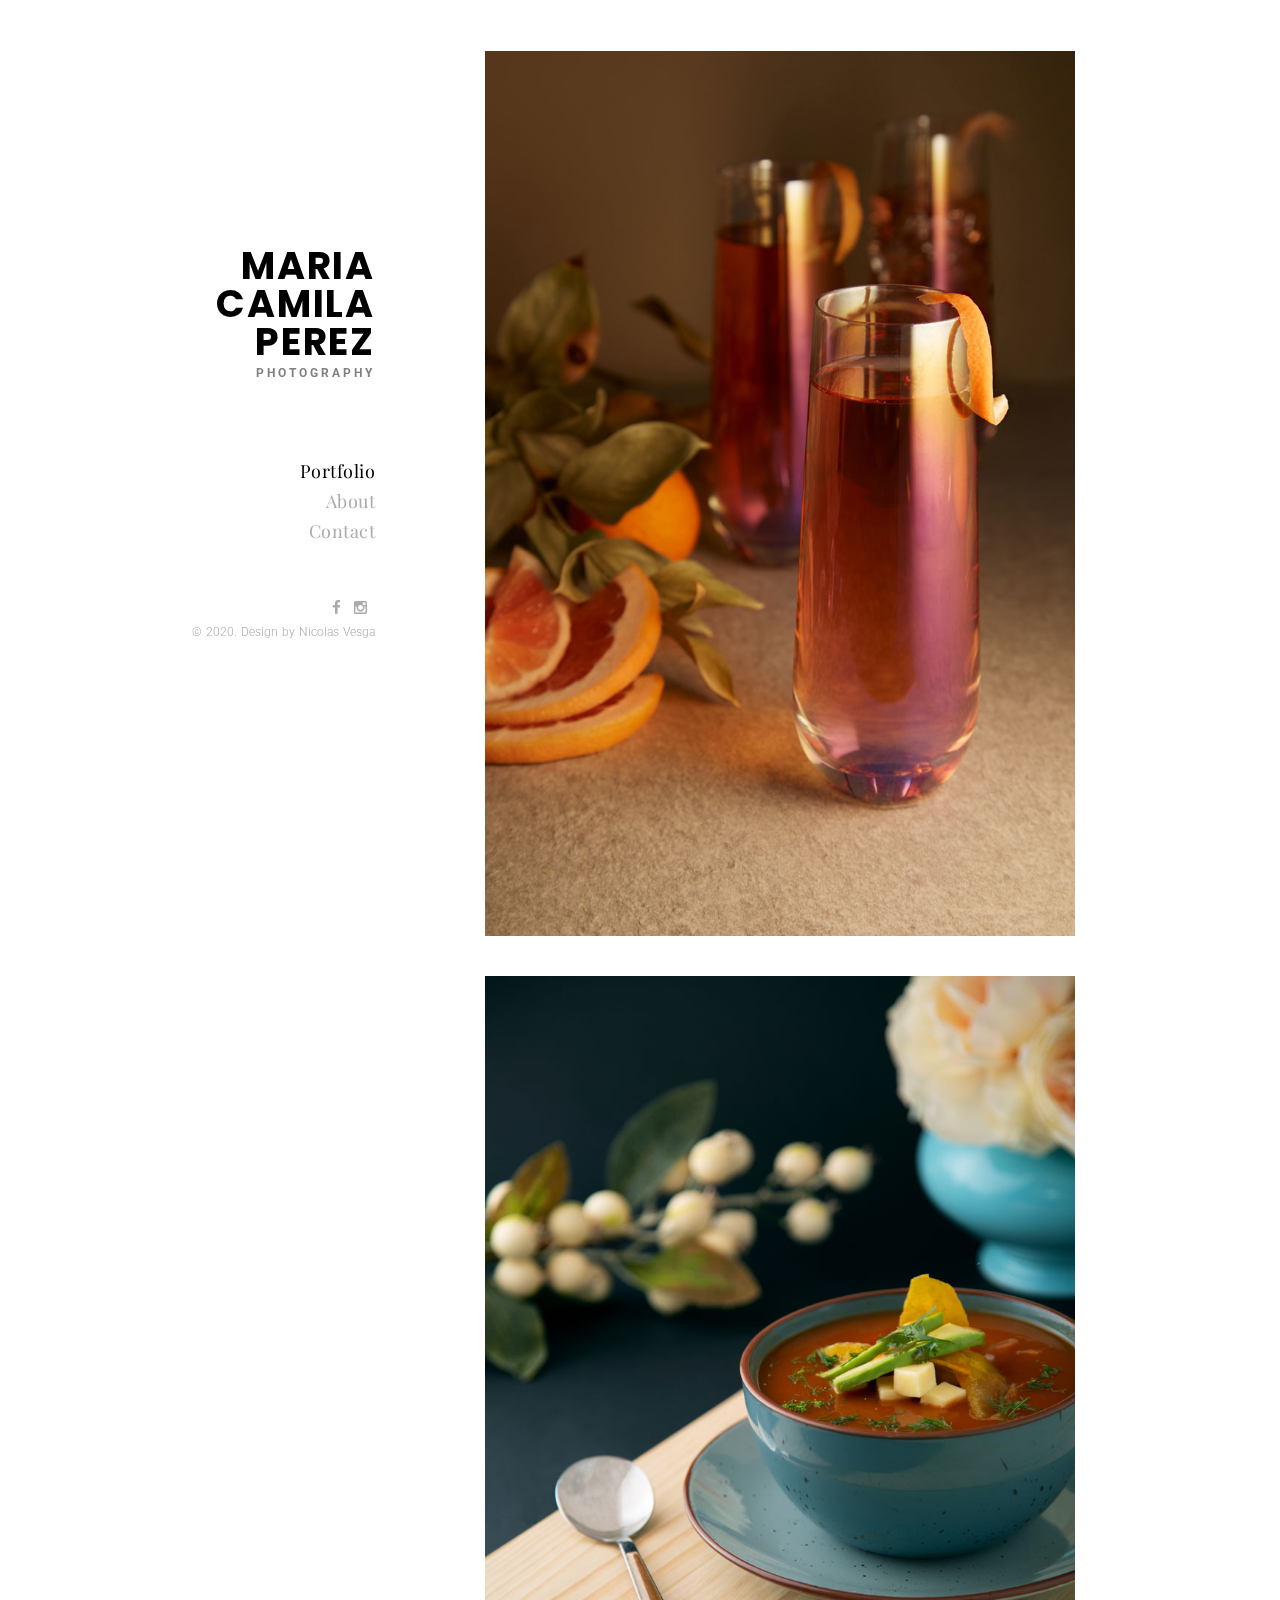
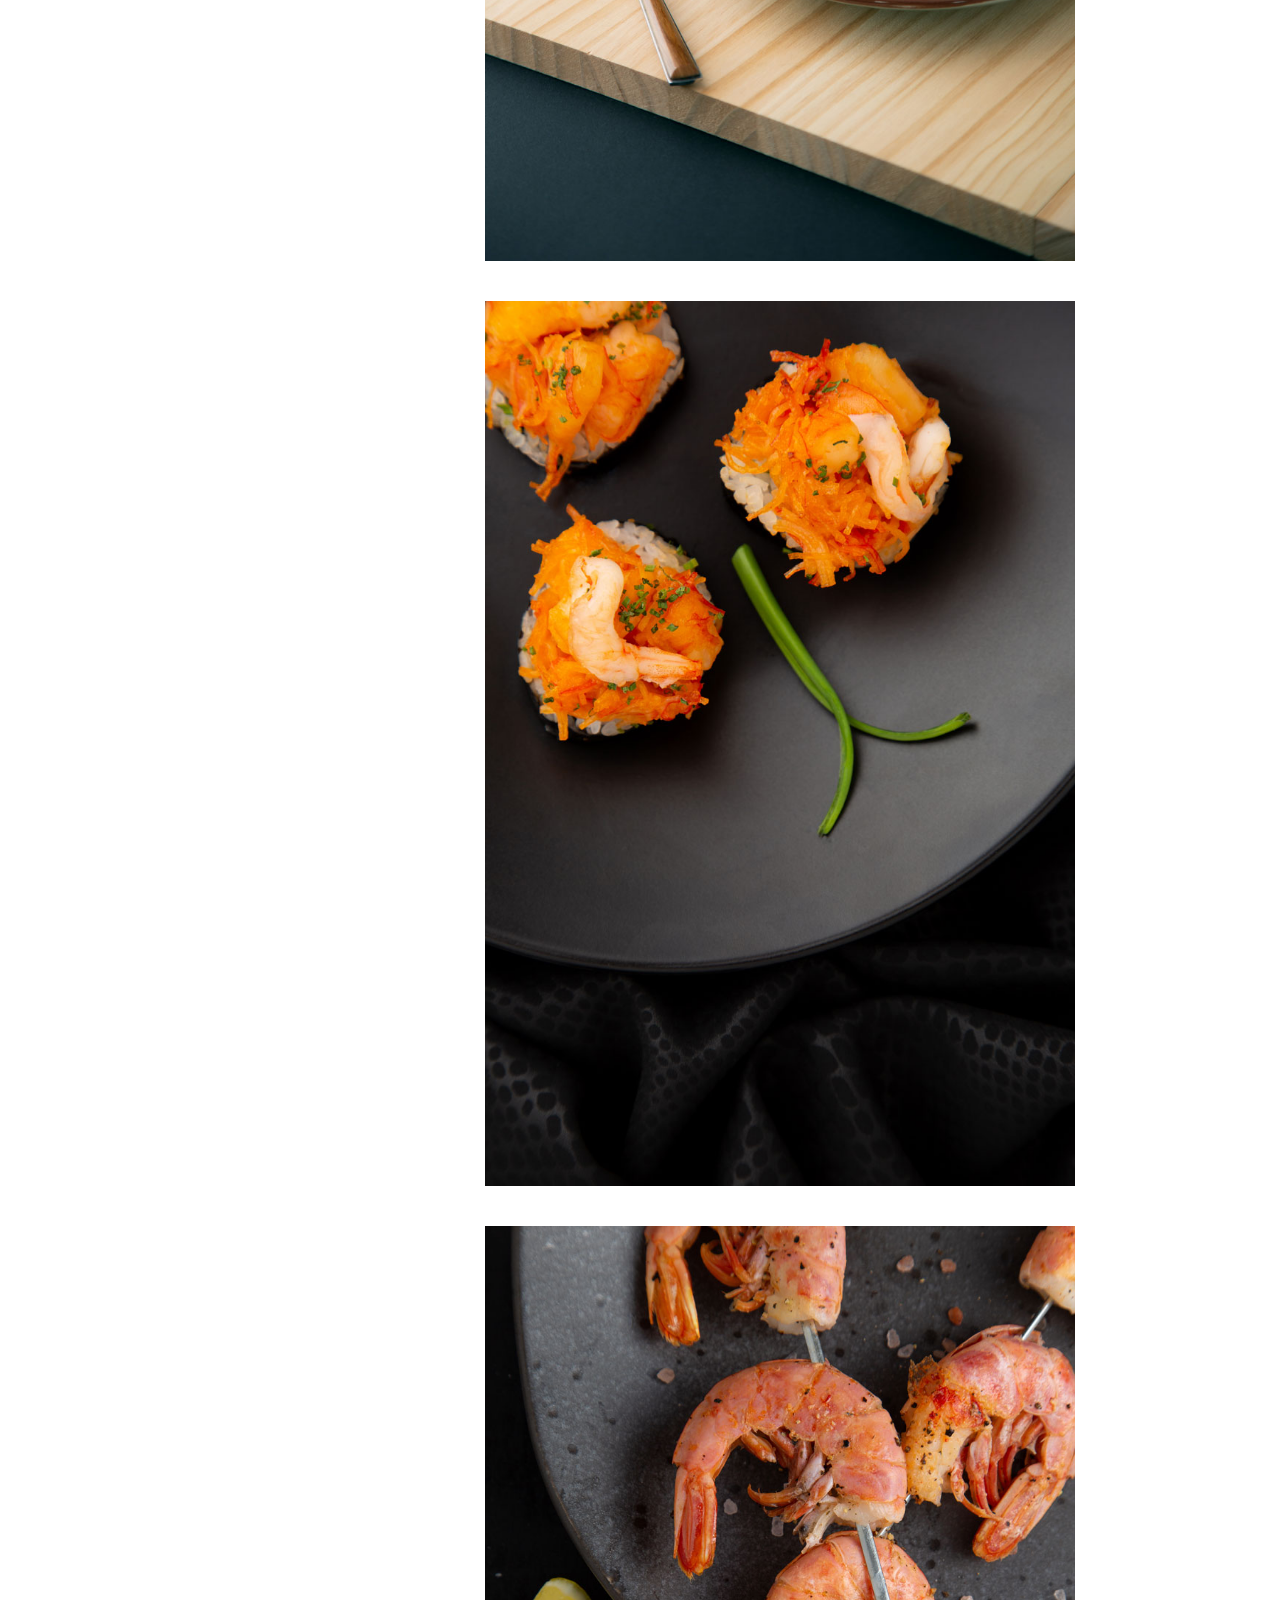
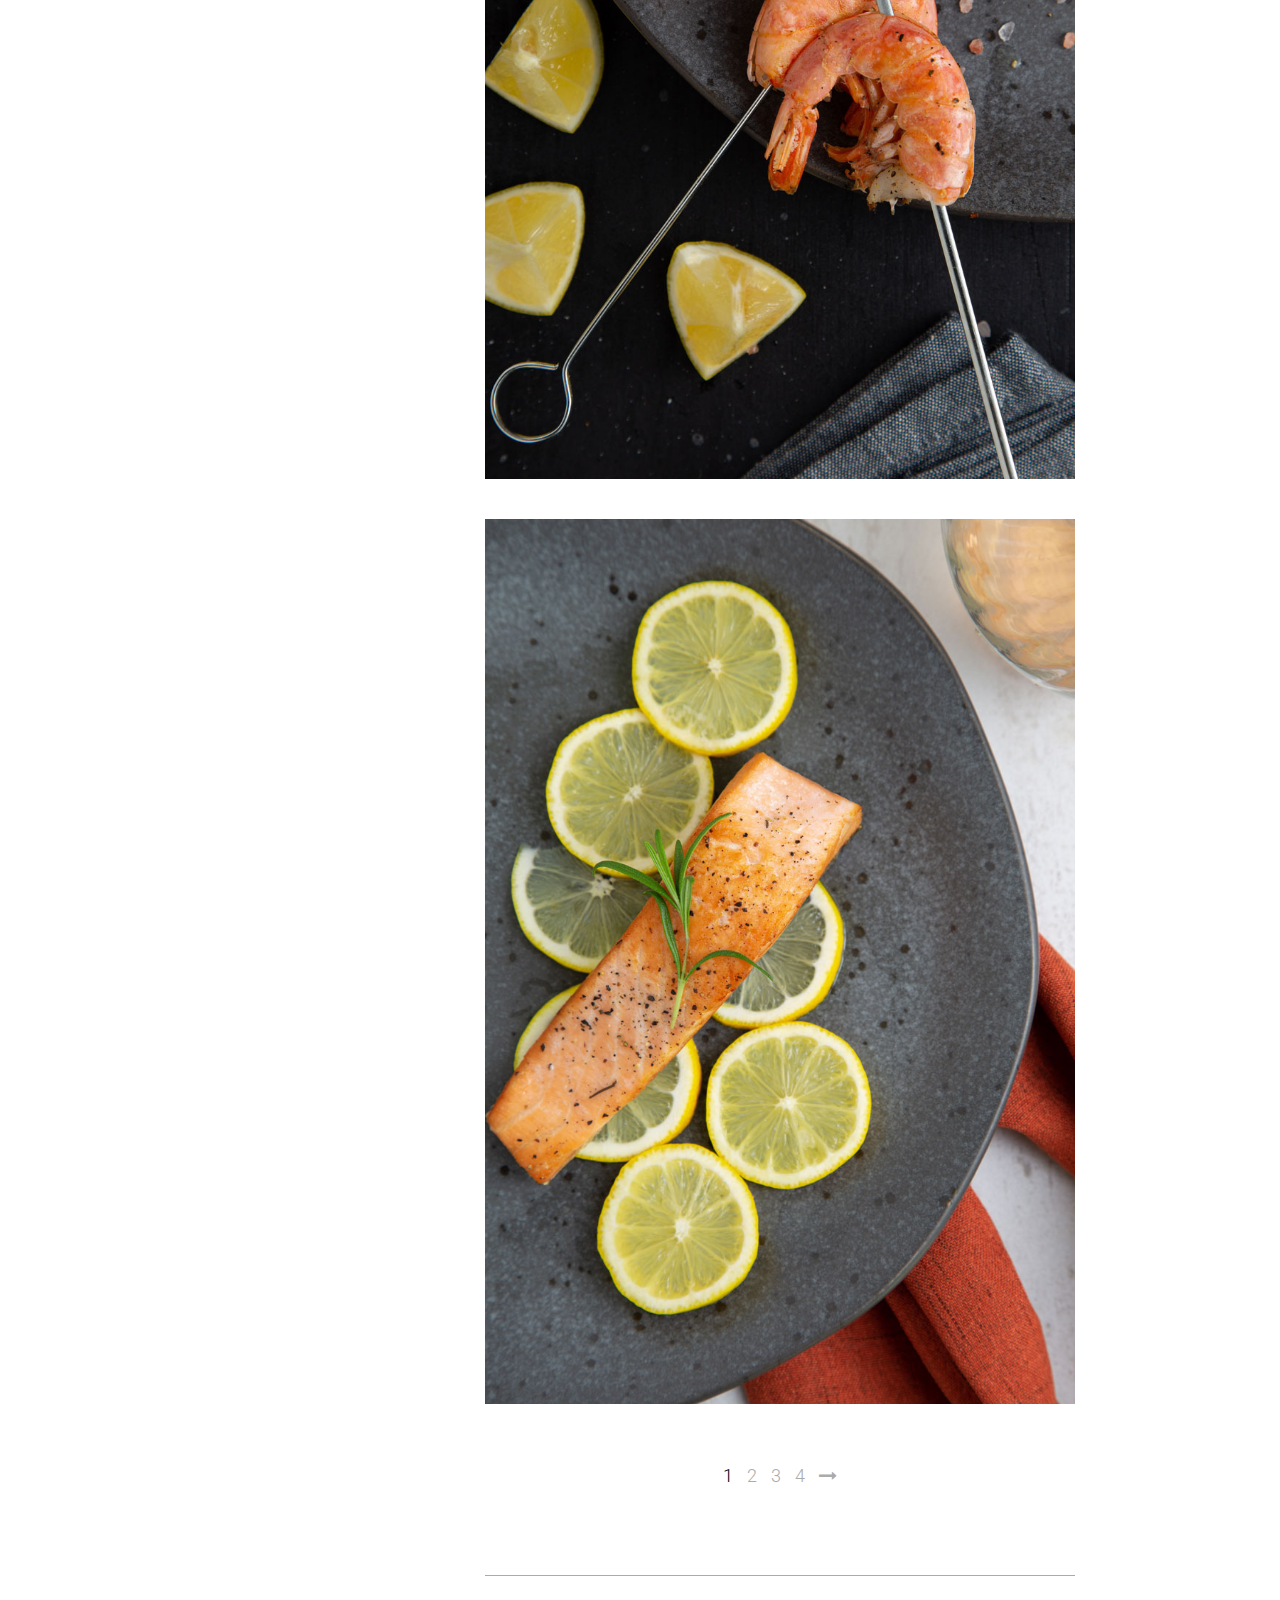
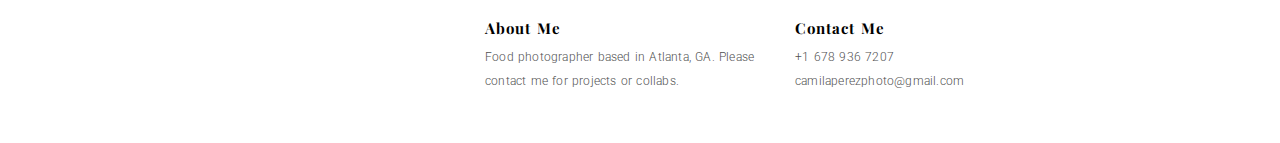
==== commit 4e40f179: "16.06.20" ====
--- a/index.html
+++ b/index.html
@@ -119,7 +119,7 @@
 
 								<div class="copyright">
 									<p>
-										 &copy; 2019. Design by Nicolas Vesga
+										 &copy; 2020. Design by Nicolas Vesga
 									</p>
 								</div>
 
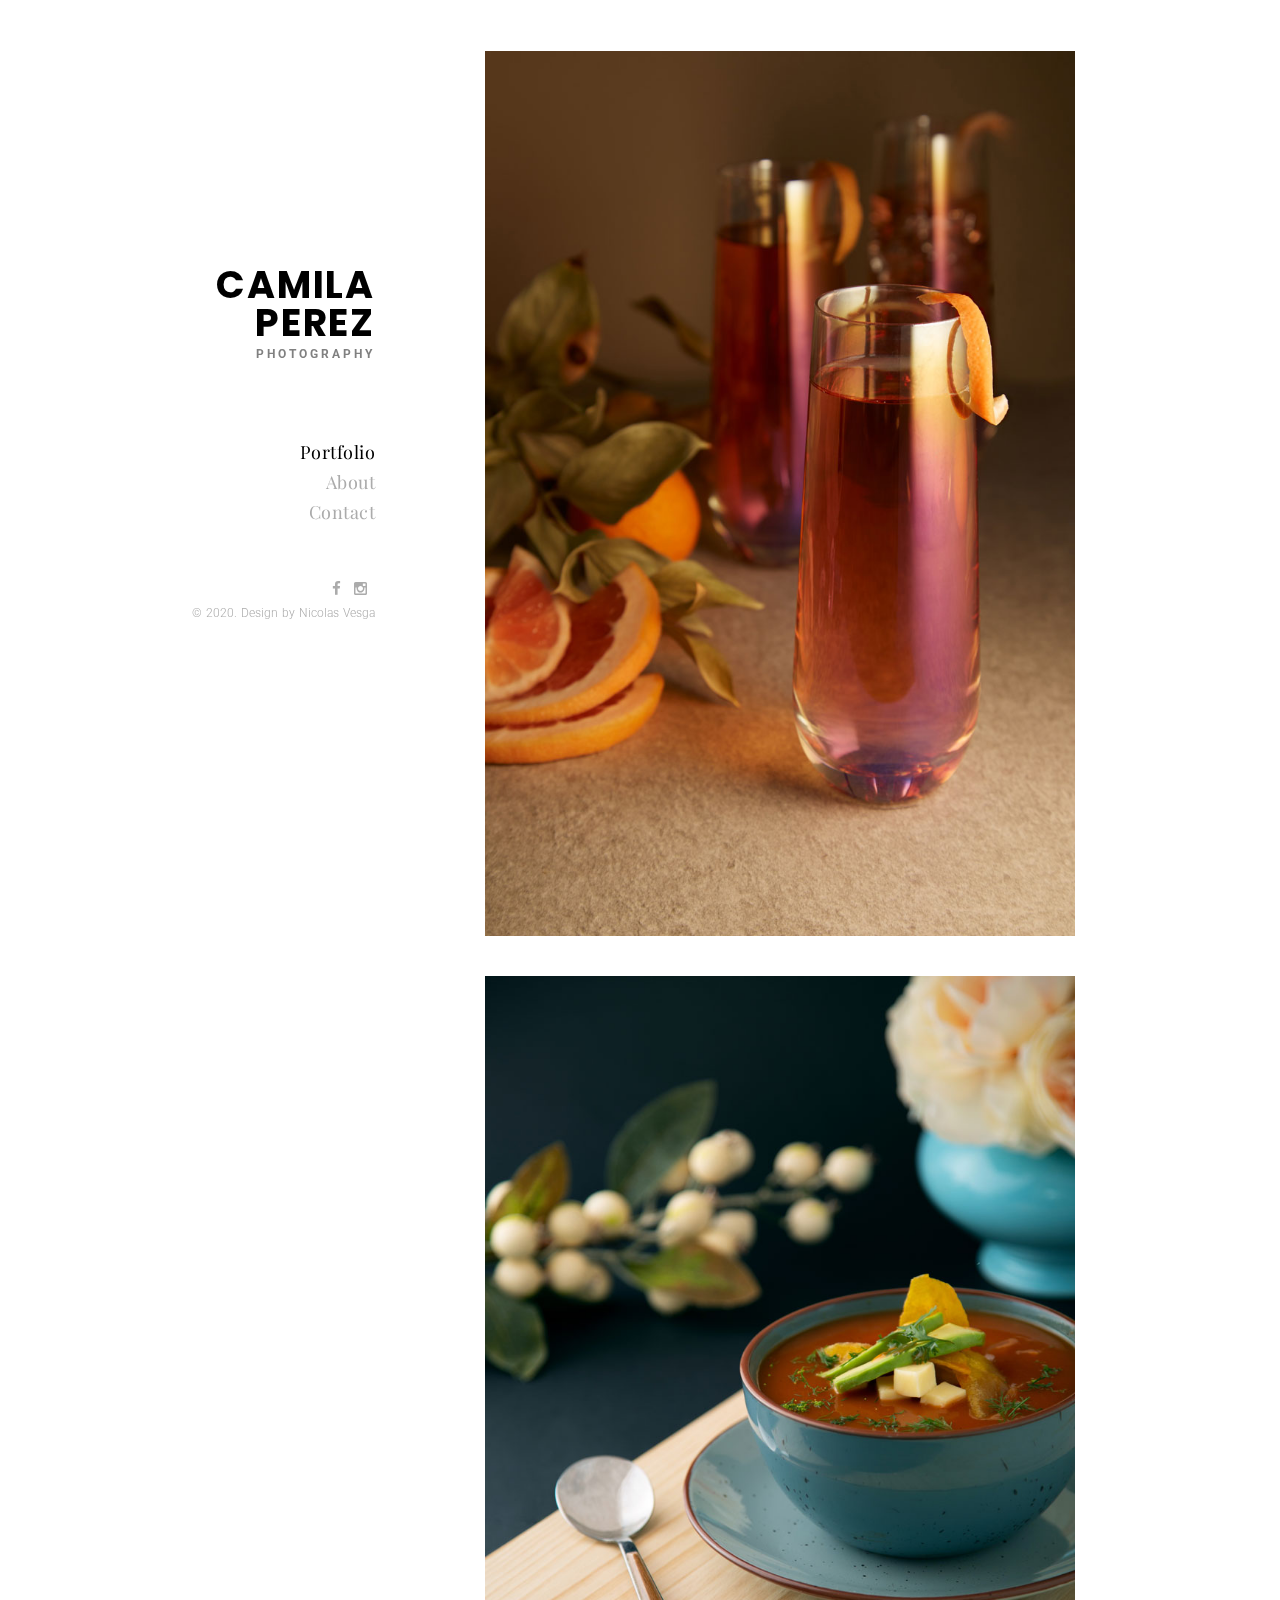
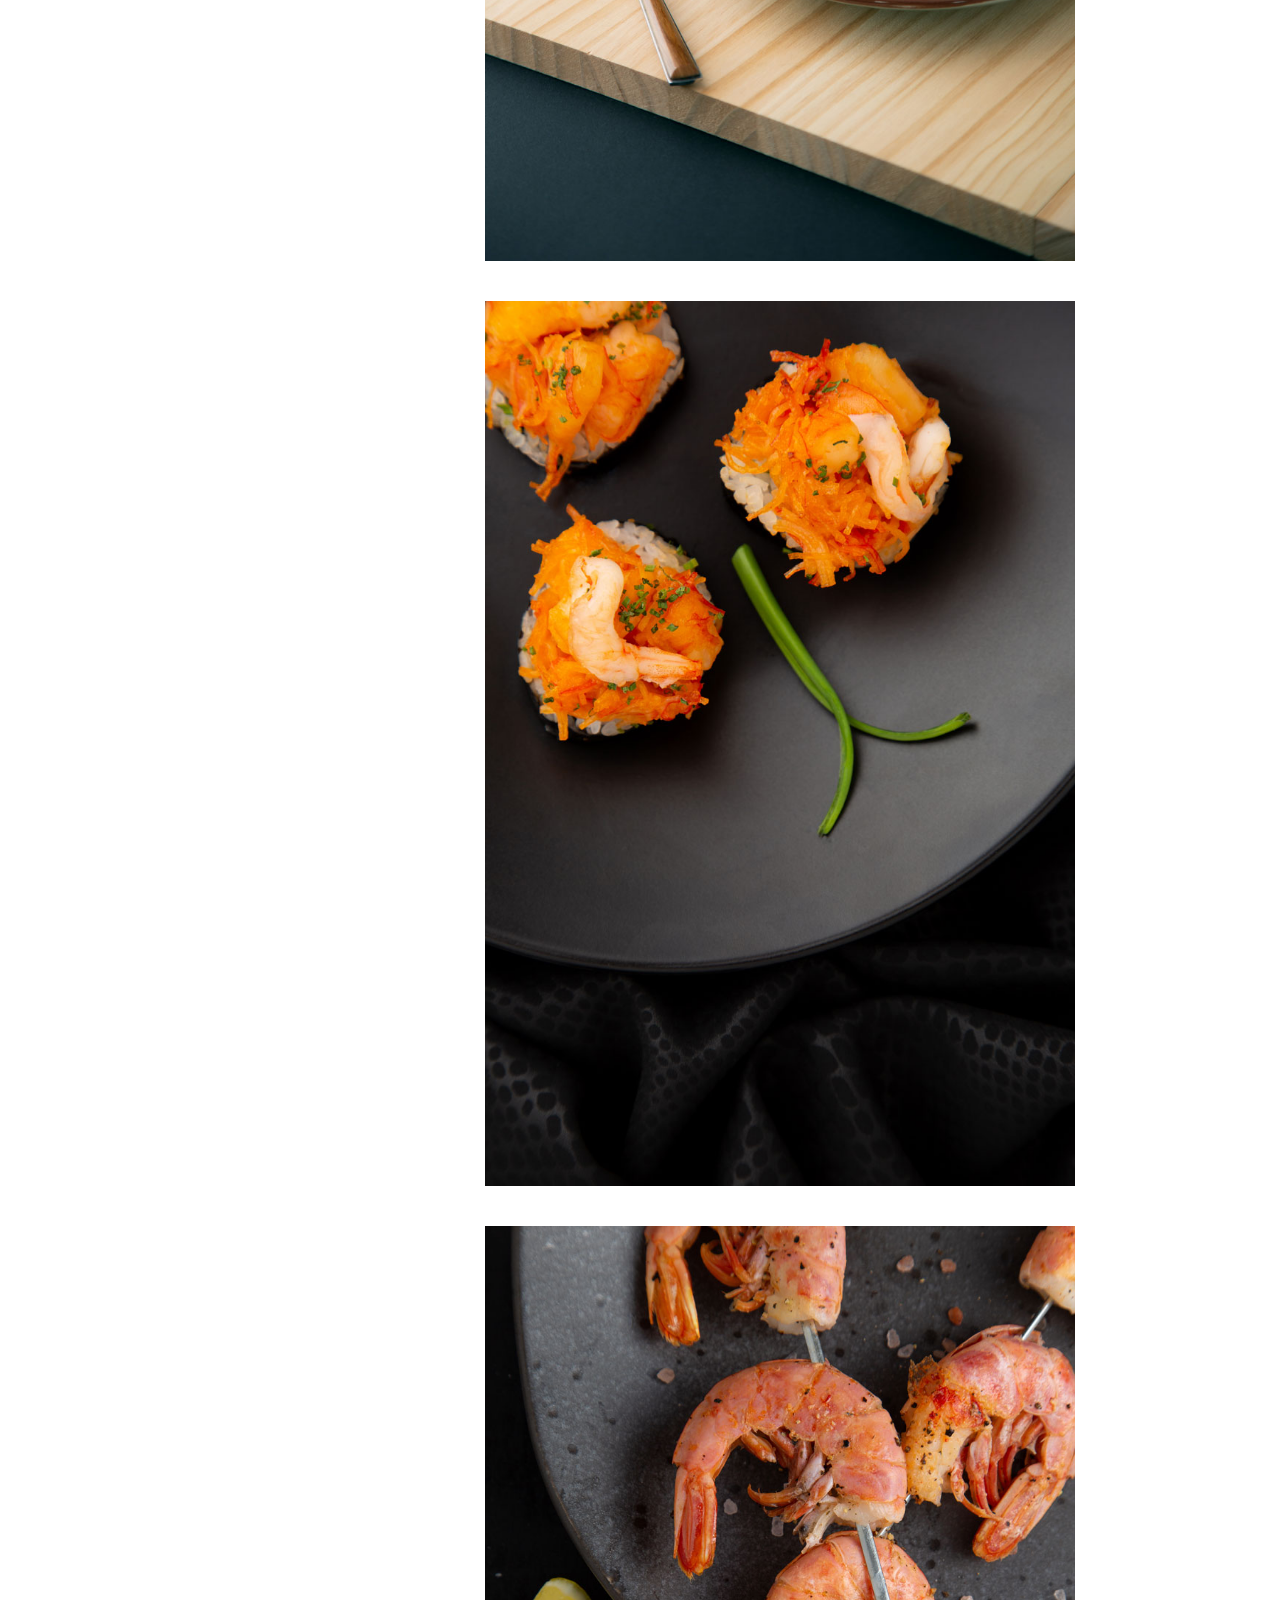
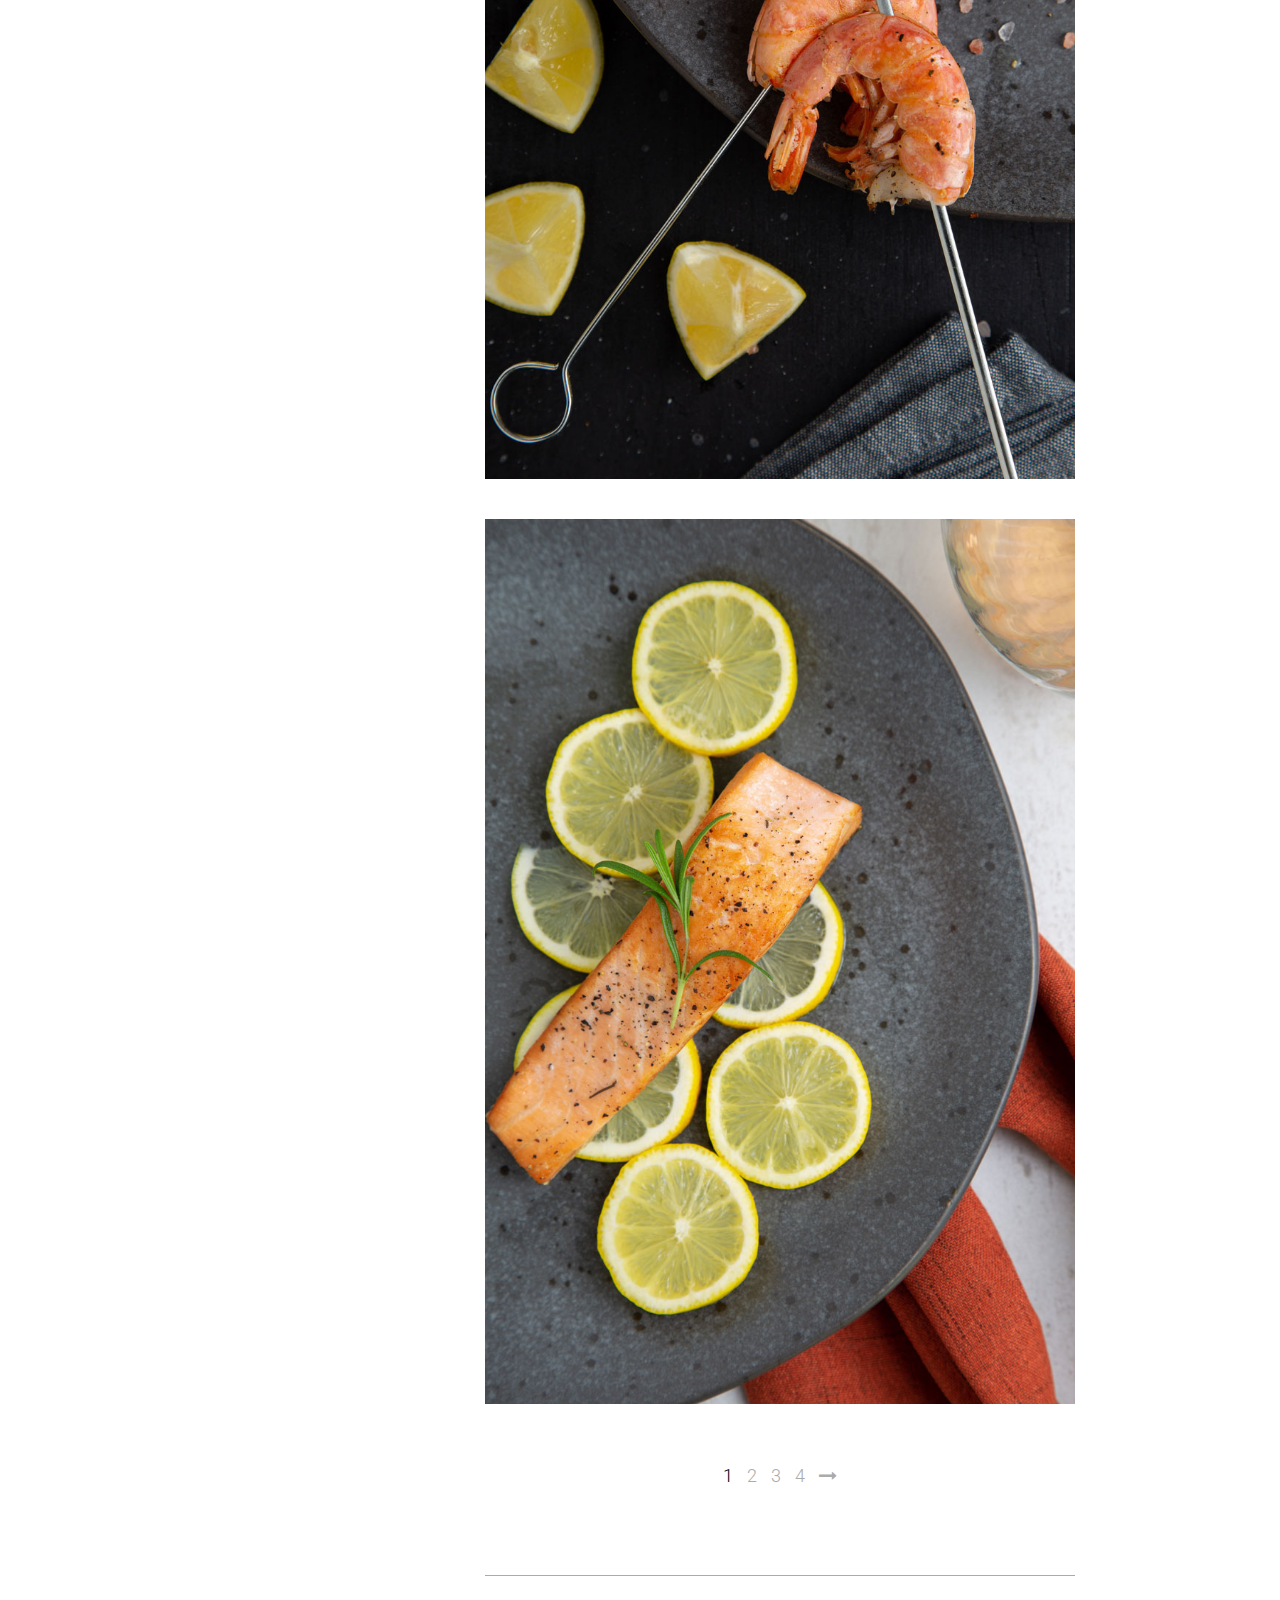
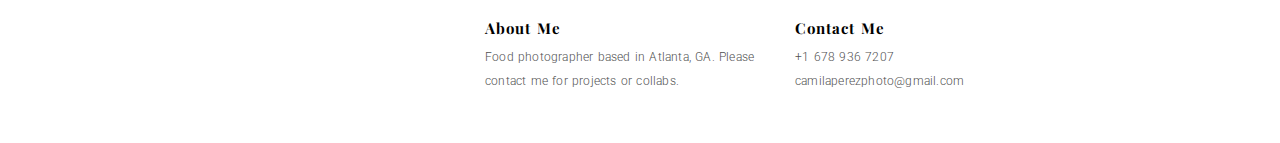
==== commit 3bcd357c: "16.06.20" ====
--- a/index.html
+++ b/index.html
@@ -5,7 +5,7 @@
     
     <meta charset="UTF-8">
     
-    <title>Maria Camila Perez Photography</title>
+    <title>Camila Perez Photography</title>
     
     <meta name="description" content="Food photographer based in Atlanta, GA. Please contact me for projects or collabs.">
     
@@ -52,7 +52,7 @@
 
 				<!-- Logo -->
 				<div class="logo">
-					<a href="index.html">Maria Camila Perez</a>
+					<a href="index.html">Camila Perez</a>
                     <p class="subtitle">photography</p>
 				</div>
 				<!-- End Logo -->
@@ -70,7 +70,7 @@
 							<div class="table-cell">
 								<!-- Logo -->
 								<div class="logo">
-									<a href="index.html">Maria Camila Perez</a>
+									<a href="index.html">Camila Perez</a>
                                     <p class="subtitle">photography</p>
 								</div>
 								<!-- End Logo -->
